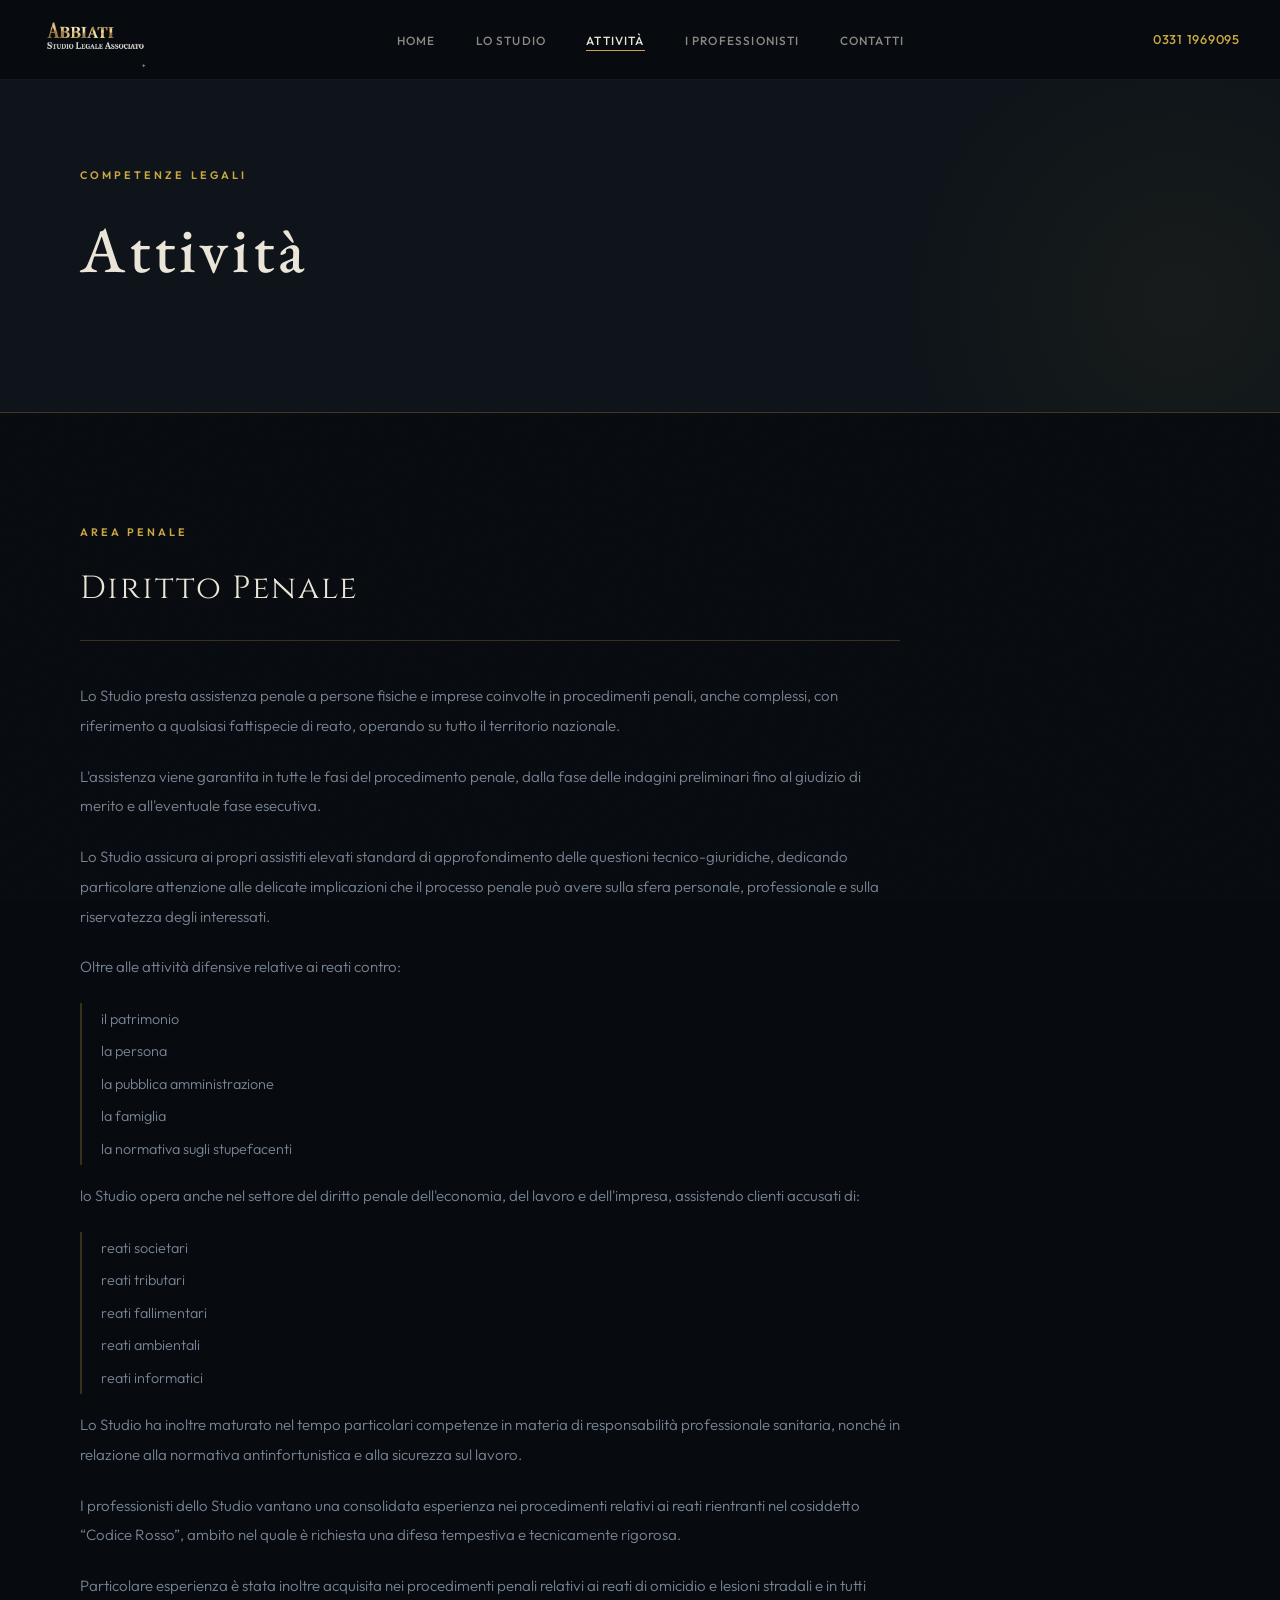
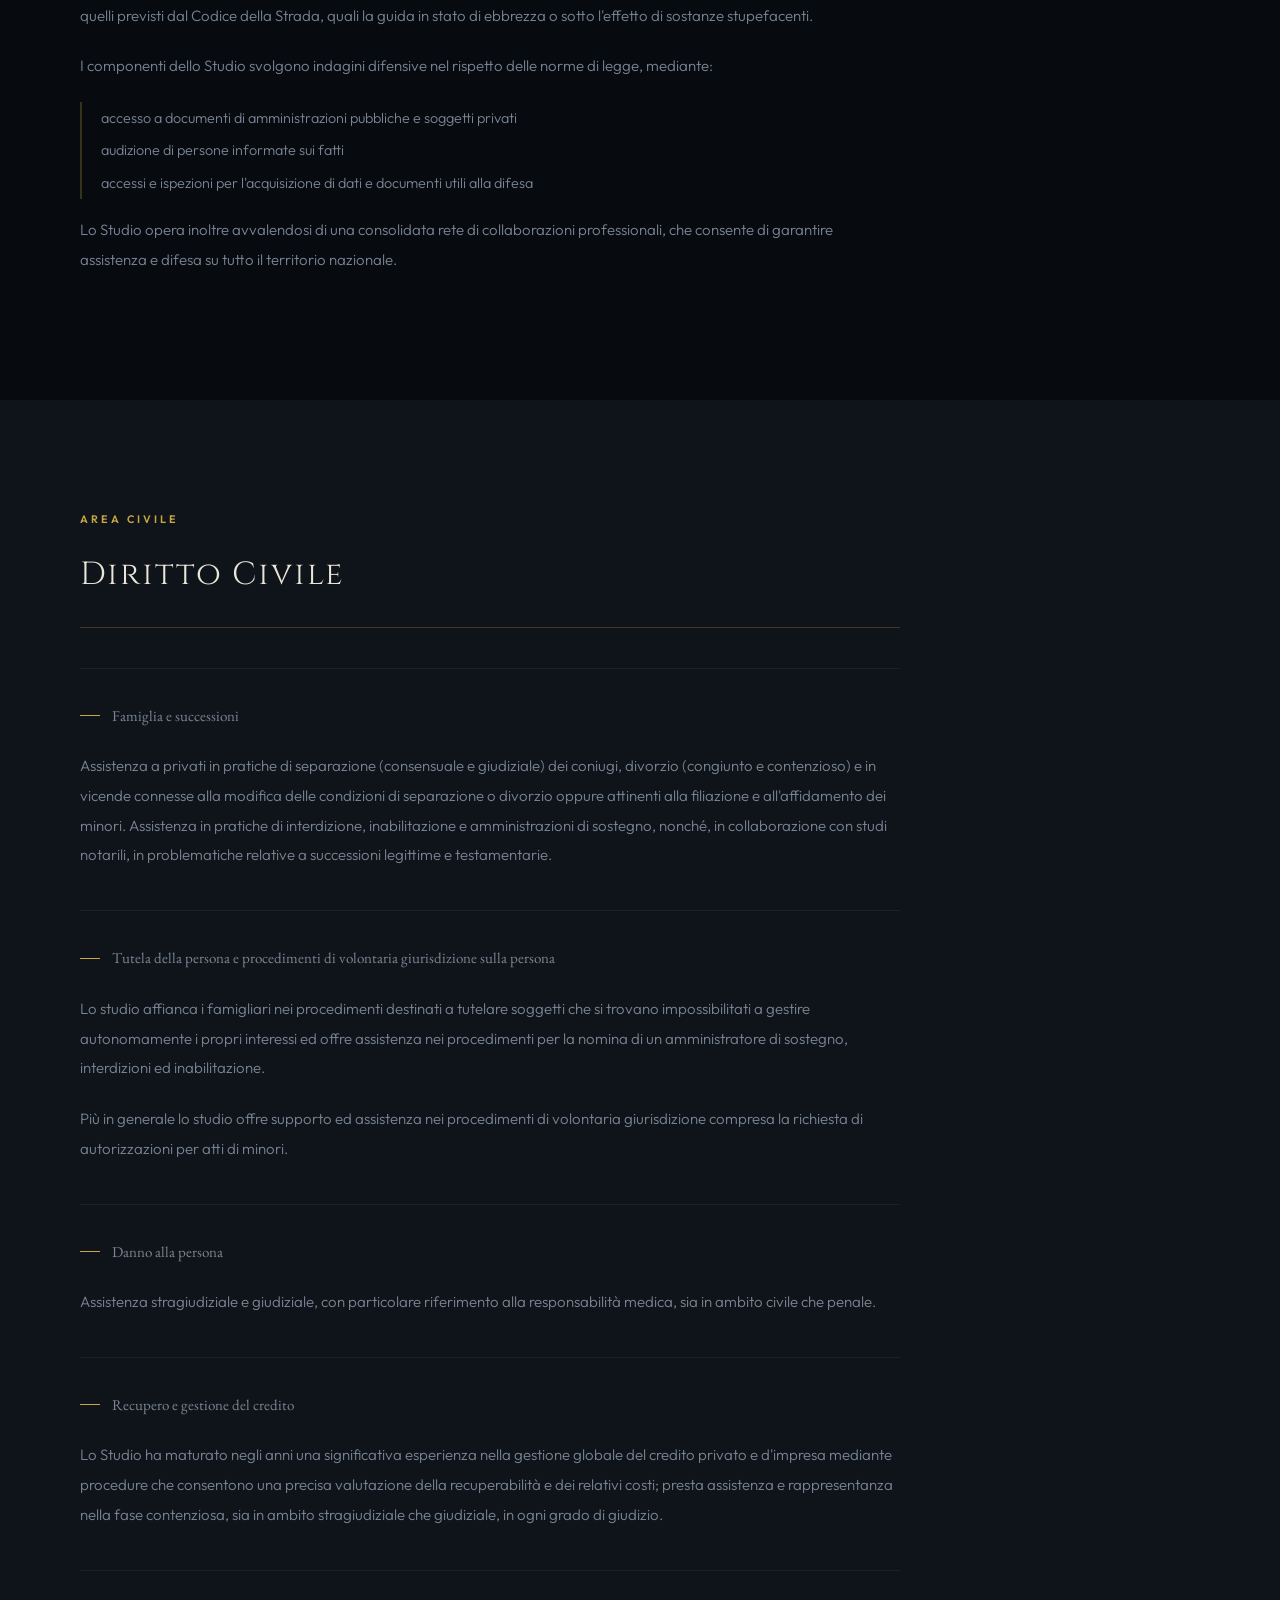
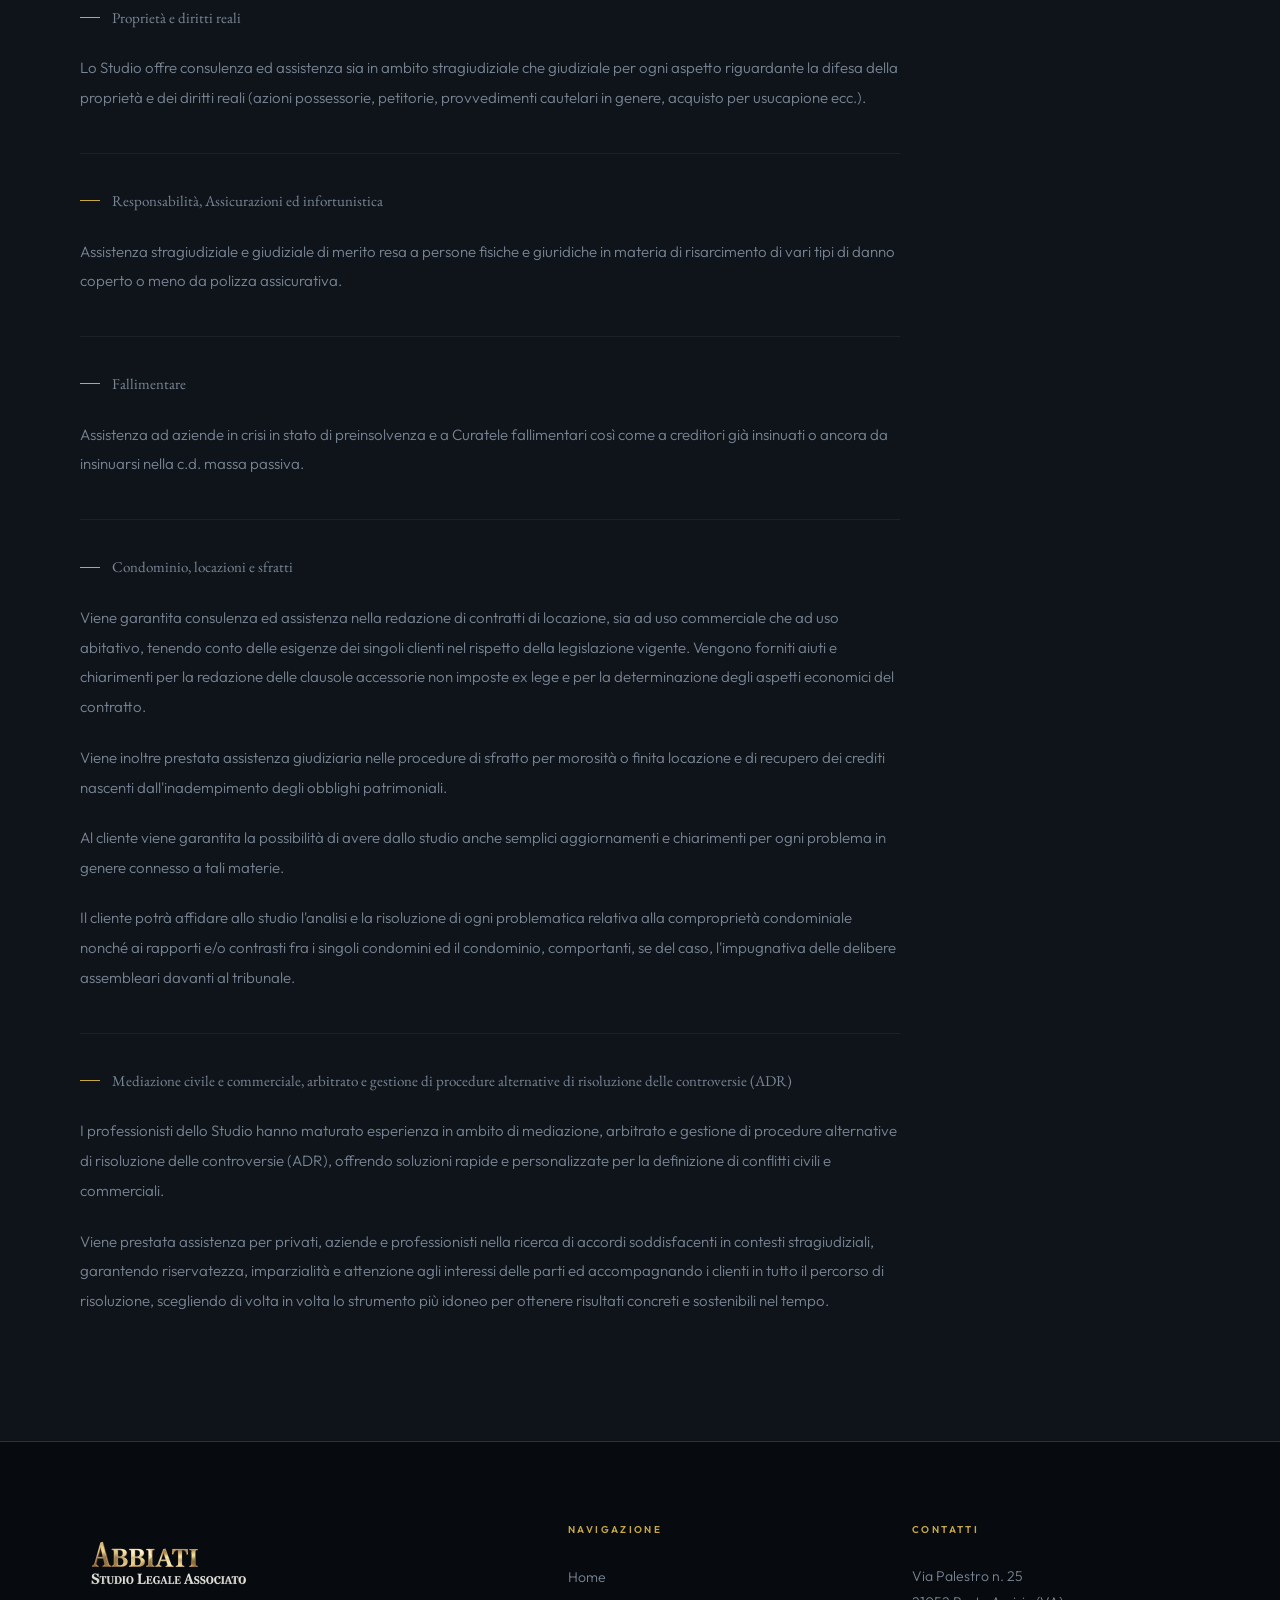
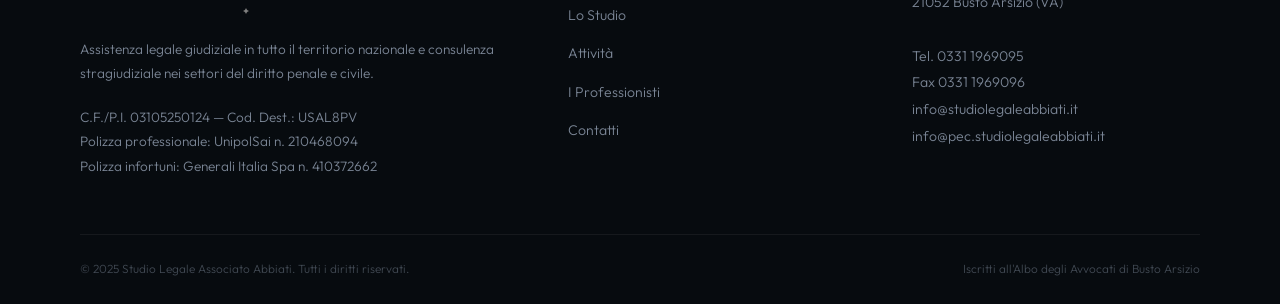
==== bozza 3/attivita.html @ 42cd0239 "Initial commit: sito web Studio Legale Associato Abbiati Sito vetrina statico per studio legale di B" ====
<!DOCTYPE html>
<html lang="it">
<head>
  <meta charset="UTF-8" />
  <meta name="viewport" content="width=device-width, initial-scale=1.0" />
  <meta name="description" content="Attività – Studio Legale Associato Abbiati. Diritto penale e diritto civile: aree di competenza nel dettaglio." />
  <title>Attività – Studio Legale Associato Abbiati</title>
  <link rel="stylesheet" href="style.css" />
  <meta property="og:title" content="Attività – Studio Legale Associato Abbiati" />
  <meta property="og:description" content="Attività – Studio Legale Associato Abbiati. Diritto penale e diritto civile: aree di competenza nel dettaglio." />
  <meta property="og:type" content="website" />
  <meta property="og:url" content="https://www.studiolegaleabbiati.it/attivita.html" />
  <meta property="og:image" content="https://www.studiolegaleabbiati.it/restyling/Logo_transparent.png" />
  <meta name="twitter:card" content="summary" />
  <meta name="twitter:title" content="Attività – Studio Legale Associato Abbiati" />
  <meta name="twitter:description" content="Attività – Studio Legale Associato Abbiati. Diritto penale e diritto civile: aree di competenza nel dettaglio." />
  <link rel="canonical" href="https://www.studiolegaleabbiati.it/attivita.html" />
  <script type="application/ld+json">
  {
    "@context": "https://schema.org",
    "@type": "LegalService",
    "url": "https://www.studiolegaleabbiati.it/attivita.html",
    "name": "Studio Legale Associato Abbiati",
    "address": {
      "@type": "PostalAddress",
      "streetAddress": "Via Palestro n. 25",
      "addressLocality": "Busto Arsizio",
      "addressRegion": "VA",
      "postalCode": "21052",
      "addressCountry": "IT"
    },
    "telephone": "+39 0331 1969095",
    "email": "info@studiolegaleabbiati.it",
    "openingHours": "Mo-Fr 09:00-13:00,14:30-18:00",
    "logo": "https://www.studiolegaleabbiati.it/restyling/Logo_transparent.png"
  }
  </script>
</head>
<body>

  <a href="#main-content" class="skip-link">Vai al contenuto</a>

  <!-- ══ NAVBAR ══ -->
  <nav class="navbar" role="navigation" aria-label="Navigazione principale">
    <div class="navbar-inner">
      <a href="index.html" class="navbar-logo" aria-label="Studio Legale Abbiati – Homepage">
        <img src="restyling/Logo_transparent.png" alt="Abbiati Studio Legale Associato" class="navbar-logo-img" />
      </a>
      <ul class="navbar-links">
        <li><a href="index.html">Home</a></li>
        <li><a href="lo-studio.html">Lo Studio</a></li>
        <li><a href="attivita.html">Attività</a></li>
        <li><a href="i-professionisti.html">I Professionisti</a></li>
        <li><a href="contatti.html">Contatti</a></li>
      </ul>
      <div class="navbar-cta">
        <span class="navbar-phone">0331 1969095</span>
      </div>
      <button class="hamburger" aria-label="Apri menu" aria-expanded="false">
        <span></span><span></span><span></span>
      </button>
    </div>
  </nav>

  <!-- Mobile Menu -->
  <div class="mobile-menu" role="dialog" aria-label="Menu mobile" aria-modal="true">
    <ul>
      <li><a href="index.html">Home</a></li>
      <li><a href="lo-studio.html">Lo Studio</a></li>
      <li><a href="attivita.html">Attività</a></li>
      <li><a href="i-professionisti.html">I Professionisti</a></li>
      <li><a href="contatti.html">Contatti</a></li>
    </ul>
    <p class="mobile-phone">☎ 0331 1969095</p>
  </div>

  <!-- ══ PAGE HERO ══ -->
  <section class="page-hero" aria-label="Attività dello studio">
    <div class="container">
      <span class="section-label">Competenze legali</span>
      <h1 class="page-title">Attività</h1>
    </div>
  </section>

  <!-- ══ DIRITTO PENALE ══ -->
  <section id="main-content" class="attivita-block" aria-label="Diritto penale">
    <div class="container">
      <div class="attivita-inner fade-in">

        <div class="attivita-header">
          <span class="section-label">Area penale</span>
          <h2 class="attivita-header-h2">Diritto Penale</h2>
        </div>

        <div class="attivita-text">
          <p>
            Lo Studio presta assistenza penale a persone fisiche e imprese coinvolte in
            procedimenti penali, anche complessi, con riferimento a qualsiasi fattispecie
            di reato, operando su tutto il territorio nazionale.
          </p>
          <p>
            L'assistenza viene garantita in tutte le fasi del procedimento penale, dalla
            fase delle indagini preliminari fino al giudizio di merito e all'eventuale
            fase esecutiva.
          </p>
          <p>
            Lo Studio assicura ai propri assistiti elevati standard di approfondimento
            delle questioni tecnico-giuridiche, dedicando particolare attenzione alle
            delicate implicazioni che il processo penale può avere sulla sfera personale,
            professionale e sulla riservatezza degli interessati.
          </p>
          <p>Oltre alle attività difensive relative ai reati contro:</p>
          <ul class="activity-list">
            <li class="activity-list-item">il patrimonio</li>
            <li class="activity-list-item">la persona</li>
            <li class="activity-list-item">la pubblica amministrazione</li>
            <li class="activity-list-item">la famiglia</li>
            <li class="activity-list-item">la normativa sugli stupefacenti</li>
          </ul>
          <p>
            lo Studio opera anche nel settore del diritto penale dell'economia, del lavoro
            e dell'impresa, assistendo clienti accusati di:
          </p>
          <ul class="activity-list">
            <li class="activity-list-item">reati societari</li>
            <li class="activity-list-item">reati tributari</li>
            <li class="activity-list-item">reati fallimentari</li>
            <li class="activity-list-item">reati ambientali</li>
            <li class="activity-list-item">reati informatici</li>
          </ul>
          <p>
            Lo Studio ha inoltre maturato nel tempo particolari competenze in materia di
            responsabilità professionale sanitaria, nonché in relazione alla normativa
            antinfortunistica e alla sicurezza sul lavoro.
          </p>
          <p>
            I professionisti dello Studio vantano una consolidata esperienza nei
            procedimenti relativi ai reati rientranti nel cosiddetto &ldquo;Codice
            Rosso&rdquo;, ambito nel quale è richiesta una difesa tempestiva e
            tecnicamente rigorosa.
          </p>
          <p>
            Particolare esperienza è stata inoltre acquisita nei procedimenti penali
            relativi ai reati di omicidio e lesioni stradali e in tutti quelli previsti
            dal Codice della Strada, quali la guida in stato di ebbrezza o sotto l'effetto
            di sostanze stupefacenti.
          </p>
          <p>I componenti dello Studio svolgono indagini difensive nel rispetto delle norme di legge, mediante:</p>
          <ul class="activity-list">
            <li class="activity-list-item">accesso a documenti di amministrazioni pubbliche e soggetti privati</li>
            <li class="activity-list-item">audizione di persone informate sui fatti</li>
            <li class="activity-list-item">accessi e ispezioni per l'acquisizione di dati e documenti utili alla difesa</li>
          </ul>
          <p>
            Lo Studio opera inoltre avvalendosi di una consolidata rete di collaborazioni
            professionali, che consente di garantire assistenza e difesa su tutto il
            territorio nazionale.
          </p>
        </div>

      </div>
    </div>
  </section>

  <!-- ══ DIRITTO CIVILE ══ -->
  <section class="attivita-block" aria-label="Diritto civile">
    <div class="container">
      <div class="attivita-inner fade-in">

        <div class="attivita-header">
          <span class="section-label">Area civile</span>
          <h2 class="attivita-header-h2">Diritto Civile</h2>
        </div>

        <div class="attivita-text">

          <div class="attivita-sub">
            <p class="attivita-sub-title">Famiglia e successioni</p>
            <p>Assistenza a privati in pratiche di separazione (consensuale e giudiziale) dei
            coniugi, divorzio (congiunto e contenzioso) e in vicende connesse alla modifica
            delle condizioni di separazione o divorzio oppure attinenti alla filiazione e
            all'affidamento dei minori. Assistenza in pratiche di interdizione, inabilitazione
            e amministrazioni di sostegno, nonché, in collaborazione con studi notarili, in
            problematiche relative a successioni legittime e testamentarie.</p>
          </div>

          <div class="attivita-sub">
            <p class="attivita-sub-title">Tutela della persona e procedimenti di volontaria giurisdizione sulla persona</p>
            <p>Lo studio affianca i famigliari nei procedimenti destinati a tutelare soggetti
            che si trovano impossibilitati a gestire autonomamente i propri interessi ed
            offre assistenza nei procedimenti per la nomina di un amministratore di sostegno,
            interdizioni ed inabilitazione.</p>
            <p>Più in generale lo studio offre supporto ed assistenza nei procedimenti di
            volontaria giurisdizione compresa la richiesta di autorizzazioni per atti di
            minori.</p>
          </div>

          <div class="attivita-sub">
            <p class="attivita-sub-title">Danno alla persona</p>
            <p>Assistenza stragiudiziale e giudiziale, con particolare riferimento alla
            responsabilità medica, sia in ambito civile che penale.</p>
          </div>

          <div class="attivita-sub">
            <p class="attivita-sub-title">Recupero e gestione del credito</p>
            <p>Lo Studio ha maturato negli anni una significativa esperienza nella gestione
            globale del credito privato e d'impresa mediante procedure che consentono una
            precisa valutazione della recuperabilità e dei relativi costi; presta assistenza
            e rappresentanza nella fase contenziosa, sia in ambito stragiudiziale che
            giudiziale, in ogni grado di giudizio.</p>
          </div>

          <div class="attivita-sub">
            <p class="attivita-sub-title">Proprietà e diritti reali</p>
            <p>Lo Studio offre consulenza ed assistenza sia in ambito stragiudiziale che
            giudiziale per ogni aspetto riguardante la difesa della proprietà e dei diritti
            reali (azioni possessorie, petitorie, provvedimenti cautelari in genere,
            acquisto per usucapione ecc.).</p>
          </div>

          <div class="attivita-sub">
            <p class="attivita-sub-title">Responsabilità, Assicurazioni ed infortunistica</p>
            <p>Assistenza stragiudiziale e giudiziale di merito resa a persone fisiche e
            giuridiche in materia di risarcimento di vari tipi di danno coperto o meno
            da polizza assicurativa.</p>
          </div>

          <div class="attivita-sub">
            <p class="attivita-sub-title">Fallimentare</p>
            <p>Assistenza ad aziende in crisi in stato di preinsolvenza e a Curatele
            fallimentari così come a creditori già insinuati o ancora da insinuarsi nella
            c.d. massa passiva.</p>
          </div>

          <div class="attivita-sub">
            <p class="attivita-sub-title">Condominio, locazioni e sfratti</p>
            <p>Viene garantita consulenza ed assistenza nella redazione di contratti di
            locazione, sia ad uso commerciale che ad uso abitativo, tenendo conto delle
            esigenze dei singoli clienti nel rispetto della legislazione vigente. Vengono
            forniti aiuti e chiarimenti per la redazione delle clausole accessorie non
            imposte ex lege e per la determinazione degli aspetti economici del contratto.</p>
            <p>Viene inoltre prestata assistenza giudiziaria nelle procedure di sfratto per
            morosità o finita locazione e di recupero dei crediti nascenti dall'inadempimento
            degli obblighi patrimoniali.</p>
            <p>Al cliente viene garantita la possibilità di avere dallo studio anche semplici
            aggiornamenti e chiarimenti per ogni problema in genere connesso a tali materie.</p>
            <p>Il cliente potrà affidare allo studio l'analisi e la risoluzione di ogni
            problematica relativa alla comproprietà condominiale nonché ai rapporti e/o
            contrasti fra i singoli condomini ed il condominio, comportanti, se del caso,
            l'impugnativa delle delibere assembleari davanti al tribunale.</p>
          </div>

          <div class="attivita-sub">
            <p class="attivita-sub-title">Mediazione civile e commerciale, arbitrato e gestione di procedure alternative di risoluzione delle controversie (ADR)</p>
            <p>I professionisti dello Studio hanno maturato esperienza in ambito di mediazione,
            arbitrato e gestione di procedure alternative di risoluzione delle controversie
            (ADR), offrendo soluzioni rapide e personalizzate per la definizione di conflitti
            civili e commerciali.</p>
            <p>Viene prestata assistenza per privati, aziende e professionisti nella ricerca
            di accordi soddisfacenti in contesti stragiudiziali, garantendo riservatezza,
            imparzialità e attenzione agli interessi delle parti ed accompagnando i clienti
            in tutto il percorso di risoluzione, scegliendo di volta in volta lo strumento
            più idoneo per ottenere risultati concreti e sostenibili nel tempo.</p>
          </div>

        </div>
      </div>
    </div>
  </section>

  <!-- ══ FOOTER ══ -->
  <footer class="footer" role="contentinfo">
    <div class="container">
      <div class="footer-grid">
        <div class="footer-brand">
          <img src="restyling/Logo_transparent.png" alt="Abbiati Studio Legale Associato" class="footer-logo-img" />
          <p>Assistenza legale giudiziale in tutto il territorio nazionale e consulenza
          stragiudiziale nei settori del diritto penale e civile.</p>
          <p class="footer-legal-text">C.F./P.I. 03105250124 &mdash; Cod. Dest.: USAL8PV<br>Polizza professionale: UnipolSai n. 210468094<br>Polizza infortuni: Generali Italia Spa n. 410372662</p>
        </div>
        <div class="footer-col">
          <h4>Navigazione</h4>
          <ul>
            <li><a href="index.html">Home</a></li>
            <li><a href="lo-studio.html">Lo Studio</a></li>
            <li><a href="attivita.html">Attività</a></li>
            <li><a href="i-professionisti.html">I Professionisti</a></li>
            <li><a href="contatti.html">Contatti</a></li>
          </ul>
        </div>
        <div class="footer-col">
          <h4>Contatti</h4>
          <address>
            Via Palestro n. 25<br>
            21052 Busto Arsizio (VA)<br><br>
            <a href="tel:03311969095">Tel. 0331 1969095</a><br>
            <span>Fax 0331 1969096</span><br>
            <a href="mailto:info@studiolegaleabbiati.it">info@studiolegaleabbiati.it</a><br>
            <a href="mailto:info@pec.studiolegaleabbiati.it">info@pec.studiolegaleabbiati.it</a>
          </address>
        </div>
      </div>
      <div class="footer-bottom">
        <p>&copy; 2025 Studio Legale Associato Abbiati. Tutti i diritti riservati.</p>
        <p>Iscritti all'Albo degli Avvocati di Busto Arsizio</p>
      </div>
    </div>
  </footer>

  <script src="script.js"></script>
</body>
</html>
---- bozza 3/style.css ----
/* =============================================
   STUDIO LEGALE ASSOCIATO ABBIATI — BOZZA 3
   Stile: Dark Luxury — Nero & Oro
   ============================================= */

@import url('https://fonts.googleapis.com/css2?family=Cinzel:wght@400;500;600&family=EB+Garamond:ital,wght@0,400;0,500;0,700;1,400&family=Outfit:wght@300;400;500;600&display=swap');
/*
  Cinzel = web-equivalent di Engravers MT (stessa famiglia engraved, disponibile su tutti i dispositivi)
  Engravers MT resta prima scelta se installato localmente (Windows/Office)
*/

*, *::before, *::after {
  box-sizing: border-box;
  margin: 0;
  padding: 0;
}

:root {
  --ink:          #070B0F;
  --deep:         #0E1419;
  --surface:      #141B23;
  --surface-2:    #1A2230;
  --gold:         #C9A842;
  --gold-light:   #E5C876;
  --gold-dim:     rgba(201,168,66,0.15);
  --gold-border:  rgba(201,168,66,0.25);
  --white:        #FFFFFF;
  --cream:        #EAE5D8;
  --text:         #D4CFC4;
  --text-dim:     #7A8595;
  --border:       rgba(255,255,255,0.06);
  --font-serif:   'EB Garamond', 'Georgia', serif;
  --font-display: 'Engravers MT', 'Engravers', 'Cinzel', 'Copperplate Gothic Bold', 'Copperplate', 'Georgia', serif;
  --font-sans:    'Outfit', 'Helvetica Neue', Arial, sans-serif;
  --transition:   0.35s ease;
  --shadow:       0 4px 30px rgba(0,0,0,0.4);
  --shadow-gold:  0 8px 40px rgba(201,168,66,0.12);
  --max-w:        1200px;
}

html { scroll-behavior: smooth; font-size: 16px; }

body {
  font-family: var(--font-sans);
  color: var(--text);
  background: var(--ink);
  line-height: 1.7;
}

a { color: inherit; text-decoration: none; }
img { max-width: 100%; display: block; }

/* ── UTILITY ── */
.container {
  max-width: var(--max-w);
  margin: 0 auto;
  padding: 0 2.5rem;
}

.section-label {
  display: inline-block;
  font-family: var(--font-sans);
  font-size: 0.68rem;
  font-weight: 600;
  letter-spacing: 0.28em;
  text-transform: uppercase;
  color: var(--gold);
  margin-bottom: 0.75rem;
}

.section-title {
  font-family: var(--font-serif);
  font-size: clamp(2rem, 3.5vw, 3rem);
  color: var(--cream);
  line-height: 1.15;
  font-weight: 500;
  margin-bottom: 1rem;
}

.section-title.dark { color: var(--ink); }

.divider {
  width: 48px;
  height: 1px;
  background: linear-gradient(to right, var(--gold), transparent);
  margin: 1rem 0 2rem;
}
.divider.center { margin: 1rem auto 2rem; background: linear-gradient(to right, transparent, var(--gold), transparent); width: 80px; }

/* FADE-IN */
.fade-in {
  opacity: 0;
  transform: translateY(20px);
  transition: opacity 0.75s ease, transform 0.75s ease;
}
.fade-in.visible { opacity: 1; transform: translateY(0); }

/* ── NOISE TEXTURE OVERLAY ── */
body::before {
  content: '';
  position: fixed;
  inset: 0;
  z-index: 0;
  pointer-events: none;
  opacity: 0.025;
  background-image: url("data:image/svg+xml,%3Csvg xmlns='http://www.w3.org/2000/svg' width='300' height='300'%3E%3Cfilter id='noise'%3E%3CfeTurbulence type='fractalNoise' baseFrequency='0.65' numOctaves='3' stitchTiles='stitch'/%3E%3C/filter%3E%3Crect width='300' height='300' filter='url(%23noise)'/%3E%3C/svg%3E");
}

/* ── NAVBAR ── */
.navbar {
  position: fixed;
  top: 0; left: 0; right: 0;
  z-index: 1000;
  height: 80px;
  display: flex;
  align-items: center;
  padding: 0 2.5rem;
  background: rgba(7,11,15,0.9);
  backdrop-filter: blur(16px);
  -webkit-backdrop-filter: blur(16px);
  border-bottom: 1px solid var(--border);
  transition: background var(--transition), box-shadow var(--transition);
}

.navbar.scrolled {
  background: rgba(7,11,15,0.97);
  box-shadow: 0 1px 40px rgba(0,0,0,0.6);
}

.navbar-inner {
  max-width: var(--max-w);
  margin: 0 auto;
  width: 100%;
  display: flex;
  align-items: center;
  justify-content: space-between;
}

.navbar-logo {
  display: flex;
  flex-direction: column;
  line-height: 1.1;
}

.navbar-logo .logo-main {
  font-family: var(--font-serif);
  font-size: 1.25rem;
  font-weight: 500;
  color: var(--cream);
  letter-spacing: 0.06em;
}

.navbar-logo .logo-sub {
  font-family: var(--font-sans);
  font-size: 0.58rem;
  letter-spacing: 0.24em;
  text-transform: uppercase;
  color: var(--gold);
}

.navbar-links {
  display: flex;
  align-items: center;
  gap: 2.5rem;
  list-style: none;
}

.navbar-links a {
  font-family: var(--font-sans);
  font-size: 0.74rem;
  font-weight: 500;
  letter-spacing: 0.1em;
  text-transform: uppercase;
  color: rgba(212,207,196,0.65);
  transition: color var(--transition);
  position: relative;
  padding-bottom: 3px;
}

.navbar-links a::after {
  content: '';
  position: absolute;
  bottom: 0; left: 0;
  width: 0; height: 1px;
  background: var(--gold);
  transition: width var(--transition);
}

.navbar-links a:hover,
.navbar-links a.active { color: var(--cream); }
.navbar-links a:hover::after,
.navbar-links a.active::after { width: 100%; }

.navbar-cta { display: flex; align-items: center; }

.navbar-phone {
  font-family: var(--font-sans);
  font-size: 0.8rem;
  font-weight: 500;
  color: var(--gold);
  letter-spacing: 0.06em;
}

/* Hamburger */
.hamburger {
  display: none;
  flex-direction: column;
  justify-content: center;
  align-items: center;
  gap: 5px;
  cursor: pointer;
  min-width: 44px;
  min-height: 44px;
  padding: 4px;
  background: none;
  border: none;
}
.hamburger span {
  display: block;
  width: 22px; height: 1px;
  background: var(--cream);
  transition: all var(--transition);
}
.hamburger.open span:nth-child(1) { transform: translateY(6px) rotate(45deg); }
.hamburger.open span:nth-child(2) { opacity: 0; }
.hamburger.open span:nth-child(3) { transform: translateY(-6px) rotate(-45deg); }

/* Mobile menu */
.mobile-menu {
  display: none;
  position: fixed;
  top: 80px; left: 0; right: 0;
  background: var(--deep);
  z-index: 999;
  padding: 2rem 2.5rem 2.5rem;
  border-top: 1px solid var(--border);
  transform: translateY(-8px);
  opacity: 0;
  pointer-events: none;
  transition: all var(--transition);
}
.mobile-menu.open { opacity: 1; transform: translateY(0); pointer-events: all; }
.mobile-menu ul { list-style: none; display: flex; flex-direction: column; gap: 0; }
.mobile-menu a {
  display: block;
  padding: 1rem 0;
  font-size: 0.9rem;
  font-weight: 400;
  letter-spacing: 0.1em;
  color: var(--text);
  text-transform: uppercase;
  border-bottom: 1px solid var(--border);
  transition: color var(--transition);
}
.mobile-menu a:hover { color: var(--gold-light); }
.mobile-menu .mobile-phone { margin-top: 1.5rem; font-size: 1rem; color: var(--gold); font-weight: 500; }

/* ── HERO ── */
.hero {
  position: relative;
  min-height: 100vh;
  display: flex;
  align-items: center;
  overflow: hidden;
  background: var(--ink);
}

/* Geometric accent */
.hero::before {
  content: '';
  position: absolute;
  top: -200px; right: -200px;
  width: 700px; height: 700px;
  border-radius: 50%;
  background: radial-gradient(circle at center, rgba(201,168,66,0.06) 0%, transparent 70%);
  pointer-events: none;
}

.hero::after {
  content: '';
  position: absolute;
  bottom: -150px; left: -150px;
  width: 500px; height: 500px;
  border-radius: 50%;
  background: radial-gradient(circle at center, rgba(201,168,66,0.04) 0%, transparent 70%);
  pointer-events: none;
}

/* Fine diagonal lines */
.hero-lines {
  position: absolute;
  inset: 0;
  overflow: hidden;
  pointer-events: none;
  opacity: 0.4;
}

.hero-lines::before {
  content: '';
  position: absolute;
  top: 0; left: 0; right: 0; bottom: 0;
  background:
    repeating-linear-gradient(
      -55deg,
      transparent,
      transparent 80px,
      rgba(201,168,66,0.03) 80px,
      rgba(201,168,66,0.03) 81px
    );
}

/* ── SERVICES ── */
.services {
  padding: 8rem 0;
  background: var(--deep);
}

.services-header {
  text-align: center;
  margin-bottom: 4.5rem;
}

/* ── PAGE HERO (inner pages) ── */
.page-hero {
  padding: 10rem 0 5.5rem;
  background: var(--deep);
  position: relative;
  overflow: hidden;
  border-bottom: 1px solid var(--gold-border);
}

.page-hero::before {
  content: '';
  position: absolute;
  top: 0; right: -200px;
  width: 600px; height: 600px;
  border-radius: 50%;
  background: radial-gradient(circle, rgba(201,168,66,0.05) 0%, transparent 65%);
  pointer-events: none;
}

.page-hero .container { position: relative; z-index: 1; }

.page-hero h1 {
  font-family: var(--font-serif);
  font-size: clamp(2.4rem, 5vw, 4rem);
  color: var(--cream);
  margin-bottom: 1.2rem;
  font-weight: 500;
}
.page-hero p {
  color: var(--text-dim);
  max-width: 580px;
  font-size: 1.02rem;
  line-height: 1.85;
  font-weight: 300;
}

/* ── ROLE BADGE ── */
.role-badge {
  display: inline-block;
  padding: 0.3rem 1.2rem;
  background: var(--gold-dim);
  border: 1px solid var(--gold-border);
  font-size: 0.68rem;
  letter-spacing: 0.18em;
  text-transform: uppercase;
  color: var(--gold-light);
  font-weight: 600;
  margin-bottom: 1.2rem;
}

/* ── COLLABORATORI ── */
.collaboratori-grid { display: flex; flex-direction: column; gap: 5.5rem; padding: 6rem 0; }
.collaboratore-block {
  display: grid;
  grid-template-columns: 260px 1fr;
  gap: 4.5rem;
  align-items: start;
}
.collaboratore-block:nth-child(even) { direction: rtl; }
.collaboratore-block:nth-child(even) > * { direction: ltr; }
.collaboratore-sidebar { position: sticky; top: 90px; }

.collaboratore-photo {
  width: 140px; height: 140px;
  border-radius: 50%;
  background: var(--surface);
  border: 1px solid var(--gold-border);
  display: flex; align-items: center; justify-content: center;
  font-family: var(--font-serif);
  font-size: 2.4rem; font-weight: 500;
  color: var(--gold);
  margin: 0 auto 1.5rem;
}

.collaboratore-card {
  text-align: center;
  background: var(--surface);
  border: 1px solid var(--border);
  padding: 2.2rem 1.5rem;
}
.collaboratore-card .name {
  font-family: var(--font-serif);
  font-size: 1.1rem; color: var(--cream); margin-bottom: 0.4rem; font-weight: 500;
}

.mini-contact {
  list-style: none;
  text-align: left;
  margin-top: 1rem;
  border-top: 1px solid var(--border);
  padding-top: 1rem;
}
.mini-contact li { margin-bottom: 0.8rem; }
.mini-contact .lbl {
  display: block; font-size: 0.6rem; letter-spacing: 0.2em;
  text-transform: uppercase; color: var(--gold); font-weight: 600; margin-bottom: 0.15rem;
}
.mini-contact .val { font-size: 0.82rem; color: var(--text-dim); word-break: break-all; font-weight: 300; }
.mini-contact a { color: var(--text); transition: color 0.2s; }
.mini-contact a:hover { color: var(--gold); }

.collaboratore-text p { font-size: 0.97rem; color: var(--text-dim); margin-bottom: 1.3rem; line-height: 1.95; font-weight: 300; }

.competenze-inline { display: flex; flex-wrap: wrap; gap: 0.5rem; margin-top: 1.8rem; }
.tag {
  display: inline-block;
  padding: 0.3rem 0.9rem;
  background: var(--gold-dim);
  border: 1px solid var(--gold-border);
  font-size: 0.72rem;
  color: var(--gold-light);
  font-weight: 500;
  letter-spacing: 0.04em;
}

.separator { border: none; border-top: 1px solid var(--border); margin: 0; }

/* ── FOOTER ── */
.footer {
  background: var(--ink);
  color: var(--text-dim);
  padding: 5rem 0 0;
  border-top: 1px solid var(--gold-border);
}

.footer-grid {
  display: grid;
  grid-template-columns: 1.5fr 1fr 1fr;
  gap: 3.5rem;
  padding-bottom: 3.5rem;
  border-bottom: 1px solid var(--border);
}

.footer-brand .logo-main {
  font-family: var(--font-serif);
  font-size: 1.2rem; color: var(--cream); font-weight: 500; letter-spacing: 0.05em;
}
.footer-brand .logo-sub {
  font-family: var(--font-sans);
  font-size: 0.58rem; letter-spacing: 0.24em;
  text-transform: uppercase; color: var(--gold);
}
.footer-brand p { margin-top: 1.2rem; font-size: 0.85rem; line-height: 1.8; font-weight: 300; }

.footer-col h4 {
  font-family: var(--font-sans);
  font-size: 0.62rem; font-weight: 600;
  letter-spacing: 0.24em; text-transform: uppercase;
  color: var(--gold); margin-bottom: 1.5rem;
}
.footer-col ul { list-style: none; }
.footer-col ul li { margin-bottom: 0.7rem; }
.footer-col ul a { font-size: 0.88rem; color: var(--text-dim); transition: color var(--transition); font-weight: 300; }
.footer-col ul a:hover { color: var(--cream); }
.footer-col address { font-style: normal; font-size: 0.88rem; line-height: 1.9; font-weight: 300; }
.footer-col address a { color: var(--text-dim); transition: color var(--transition); }
.footer-col address a:hover { color: var(--cream); }

.footer-bottom {
  padding: 1.5rem 0;
  display: flex; align-items: center;
  justify-content: space-between; flex-wrap: wrap; gap: 0.5rem;
}
.footer-bottom p { font-size: 0.74rem; color: rgba(122,133,149,0.5); font-weight: 300; }

/* ── RESPONSIVE ── */
@media (max-width: 1100px) {
  .footer-grid { grid-template-columns: 1fr 1fr; }
}

@media (max-width: 768px) {
  .navbar-links, .navbar-cta { display: none; }
  .hamburger { display: flex; }
  .mobile-menu { display: block; }
  .footer-grid { grid-template-columns: 1fr; gap: 2.5rem; }
  .footer-bottom { flex-direction: column; text-align: center; }
}

@media (max-width: 900px) {
  .collaboratore-block,
  .collaboratore-block:nth-child(even) { grid-template-columns: 1fr; direction: ltr; gap: 2.5rem; }
  .collaboratore-sidebar { position: static; max-width: 340px; margin: 0 auto; }
}

@media (max-width: 480px) {
  .container { padding: 0 1.5rem; }
}

/* ═══════════════════════════════════════════════
   NUOVI STILI – RISTRUTTURAZIONE SITO
   ═══════════════════════════════════════════════ */

/* ── HERO FOTO (sfondo video) ── */
.hero-photo {
  background: var(--ink);
  display: flex;
  align-items: center;
  justify-content: center;
  position: relative;
  overflow: hidden;
}

/* ── VIDEO HERO ── */
.hero-video {
  position: absolute;
  top: 0;
  left: 0;
  width: 100%;
  height: 100%;
  object-fit: cover;
  z-index: 1;
}

/* ── LOGO SVG HERO ── */
.hero-logo-block {
  margin-bottom: 2rem;
  background: rgba(0, 0, 0, 0.50);
  padding: 2rem 3rem;
  border-radius: 8px;
  display: block;
  width: fit-content;
  margin-left: auto;
  margin-right: auto;
}

/* ── HERO CENTRATO ── */
.hero-center-content {
  position: relative;
  z-index: 10;
  text-align: center;
  padding: 8rem 2.5rem 6rem;
  max-width: 100%;
  margin: 0;
  display: flex;
  flex-direction: column;
  justify-content: center;
  align-items: center;
}

/* ── SERVIZI 2 COLONNE (Aree di Competenza) ── */
.services-grid-2 {
  display: grid;
  grid-template-columns: 1fr 1fr;
  gap: 2px;
  background: var(--border);
  border: 1px solid var(--border);
}

.area-card-full {
  background: var(--surface);
  padding: 3rem 2.8rem;
  position: relative;
  overflow: hidden;
  transition: background var(--transition);
}

.area-card-full:hover { background: var(--surface-2); }

.area-card-full::before {
  content: '';
  position: absolute;
  top: 0; left: 0; right: 0;
  height: 2px;
  background: linear-gradient(to right, var(--gold), transparent);
}

.area-card-full h3 {
  font-family: var(--font-display);
  font-size: 1.15rem;
  color: var(--cream);
  font-weight: normal;
  letter-spacing: 0.08em;
  padding-bottom: 1rem;
  border-bottom: 1px solid var(--gold-border);
  margin-bottom: 1.8rem;
}

.area-card-full > p {
  font-size: 0.875rem;
  color: var(--text-dim);
  line-height: 1.95;
  font-weight: 300;
  margin-bottom: 0;
}

.area-sub {
  margin-top: 1.6rem;
}

.area-sub-title {
  font-family: var(--font-sans);
  font-size: 0.7rem;
  font-weight: 600;
  color: var(--gold-light);
  letter-spacing: 0.18em;
  text-transform: uppercase;
  margin-bottom: 0.5rem;
  display: flex;
  align-items: center;
  gap: 0.6rem;
}

.area-sub-title::before {
  content: '';
  display: inline-block;
  width: 14px;
  height: 1px;
  background: var(--gold);
  flex-shrink: 0;
}

.area-sub p {
  font-size: 0.865rem;
  color: var(--text-dim);
  line-height: 1.9;
  font-weight: 300;
}

/* ── CONTATTI FORMALI (in sostituzione del CTA Banner) ── */
.contatti-formali {
  padding: 7rem 0;
  background: var(--surface);
  border-top: 1px solid var(--gold-border);
  border-bottom: 1px solid var(--border);
}

.contatti-formali-grid {
  display: grid;
  grid-template-columns: 1fr 1fr 1fr;
  gap: 3.5rem;
  margin-top: 3rem;
}

.contatti-formali-block h3 {
  font-family: var(--font-sans);
  font-size: 0.62rem;
  font-weight: 600;
  letter-spacing: 0.24em;
  text-transform: uppercase;
  color: var(--gold);
  margin-bottom: 1.2rem;
}

.contatti-formali-block p,
.contatti-formali-block address {
  font-style: normal;
  font-size: 0.9rem;
  color: var(--text-dim);
  line-height: 1.85;
  font-weight: 300;
}

.contatti-formali-block a {
  color: var(--text-dim);
  display: block;
  transition: color var(--transition);
}

.contatti-formali-block a:hover { color: var(--gold-light); }

.orari-testo {
  font-size: 0.875rem;
  color: var(--text-dim);
  line-height: 1.85;
  font-weight: 300;
}

/* ── LO STUDIO – sezioni alternate ── */
.studio-block {
  padding: 7rem 0;
}

.studio-block:nth-child(odd) { background: var(--ink); }
.studio-block:nth-child(even) { background: var(--deep); }

.studio-cols {
  display: grid;
  grid-template-columns: 1fr 1fr;
  gap: 6rem;
  align-items: center;
}

.studio-cols.reverse { direction: rtl; }
.studio-cols.reverse > * { direction: ltr; }

.studio-video {
  width: 100%;
  height: 340px;
  object-fit: cover;
  border: 1px solid var(--border);
}

.studio-text p {
  font-size: 0.97rem;
  color: var(--text-dim);
  line-height: 1.95;
  font-weight: 300;
}

/* ── ATTIVITÀ PAGE ── */
.attivita-block {
  padding: 6.5rem 0;
}

.attivita-block:nth-child(odd) { background: var(--ink); }
.attivita-block:nth-child(even) { background: var(--deep); }

.attivita-inner {
  max-width: 820px;
}

.attivita-header {
  border-bottom: 1px solid var(--gold-border);
  padding-bottom: 1.5rem;
  margin-bottom: 2.5rem;
}

.attivita-header h2 {
  font-family: var(--font-display);
  font-size: clamp(1.5rem, 2.5vw, 2.2rem);
  color: var(--cream);
  font-weight: normal;
  letter-spacing: 0.06em;
}

.attivita-text p {
  font-size: 0.94rem;
  color: var(--text-dim);
  line-height: 1.98;
  font-weight: 300;
  margin-bottom: 1.3rem;
}

.attivita-sub {
  margin-top: 2.5rem;
  padding-top: 2rem;
  border-top: 1px solid var(--border);
}

.attivita-sub-title {
  font-family: var(--font-serif);
  font-size: 1.05rem;
  color: var(--cream);
  font-weight: 500;
  margin-bottom: 0.9rem;
  display: flex;
  align-items: center;
  gap: 0.75rem;
}

.attivita-sub-title::before {
  content: '';
  display: inline-block;
  width: 20px;
  height: 1px;
  background: var(--gold);
  flex-shrink: 0;
}

/* ── I PROFESSIONISTI PAGE ── */
.soci-section {
  padding: 7rem 0;
  background: var(--ink);
}

.soci-grid {
  display: grid;
  grid-template-columns: 1fr 1fr;
  gap: 2.5rem;
  margin-top: 3.5rem;
}

.socio-card-large {
  background: var(--surface);
  border: 1px solid var(--gold-border);
  padding: 3.5rem 2.5rem;
  text-align: center;
  position: relative;
  overflow: hidden;
  transition: all var(--transition);
}

.socio-card-large::before {
  content: '';
  position: absolute;
  top: 0; left: 0; right: 0;
  height: 2px;
  background: linear-gradient(to right, transparent, var(--gold), transparent);
}

.socio-card-large:hover {
  background: var(--surface-2);
  box-shadow: var(--shadow-gold);
}

.socio-photo-xl {
  width: 160px; height: 160px;
  border-radius: 50%;
  margin: 0 auto 2rem;
  background: var(--surface-2);
  border: 1px solid var(--gold);
  display: flex;
  align-items: center;
  justify-content: center;
  font-family: var(--font-display);
  font-size: 2.2rem;
  color: var(--gold);
  box-shadow: 0 0 40px rgba(201,168,66,0.1);
  transition: box-shadow var(--transition);
}

.socio-card-large:hover .socio-photo-xl {
  box-shadow: 0 0 50px rgba(201,168,66,0.2);
}

.socio-card-large h3 {
  font-family: var(--font-display);
  font-size: 1.15rem;
  color: var(--cream);
  font-weight: normal;
  letter-spacing: 0.08em;
  margin-bottom: 0.5rem;
}

.collaboratori-section {
  padding: 7rem 0;
  background: var(--deep);
  border-top: 1px solid var(--border);
}

/* ── SECTION TITLE con font display ── */
.section-title-display {
  font-family: var(--font-display);
  font-size: clamp(1.8rem, 3vw, 2.8rem);
  color: var(--cream);
  line-height: 1.2;
  font-weight: normal;
  letter-spacing: 0.04em;
  margin-bottom: 1rem;
}

/* ── RESPONSIVE NUOVI STILI ── */
@media (max-width: 1100px) {
  .contatti-formali-grid { grid-template-columns: 1fr 1fr; gap: 2.5rem; }
  .studio-cols { grid-template-columns: 1fr; gap: 3rem; }
  .studio-cols.reverse { direction: ltr; }
  .soci-grid { grid-template-columns: 1fr; max-width: 480px; margin-left: auto; margin-right: auto; }
}

@media (max-width: 768px) {
  .services-grid-2 { grid-template-columns: 1fr; }
  .contatti-formali-grid { grid-template-columns: 1fr; gap: 2rem; }
  .hero-photo { background-attachment: scroll; }
}

@media (max-width: 480px) {
  .hero-center-content { padding: 7rem 1.5rem 5rem; }
  .area-card-full { padding: 2.5rem 1.8rem; }
}

/* ── LOGO PNG (nuovo logo – sfondo trasparente) ── */
.navbar-logo-img {
  height: 60px;
  width: auto;
  display: block;
}
.hero-logo-img {
  /* larghezza del box (immagine + padding orizzontale 3rem+3rem) = 86vw totali, per non traboccare su schermi stretti */
  max-width: 360px;
  width: calc(86vw - 6rem);
  height: auto;
  display: block;
  margin: 0 auto;
  opacity: 0.85;
}
.footer-logo-img {
  height: 96px;
  width: auto;
  display: block;
  margin-bottom: 1rem;
}

/* ── HOME INTRO SECTION ── */
.home-intro-section {
  padding: 7rem 0 5rem;
  background: var(--ink);
  border-bottom: 1px solid var(--border);
}
.home-intro-inner {
  max-width: 820px;
}
.home-intro-inner p {
  font-size: 0.97rem;
  color: var(--text-dim);
  line-height: 1.95;
  font-weight: 300;
  margin-bottom: 1.2rem;
}
.home-intro-list {
  list-style: none;
  margin: 1.5rem 0 2rem 0;
  padding: 0;
  border-left: 2px solid var(--gold-border);
  padding-left: 1.5rem;
}
.home-intro-list li {
  font-size: 0.94rem;
  color: var(--cream);
  padding: 0.4rem 0;
  font-weight: 300;
  letter-spacing: 0.02em;
}
.home-section-subtitle {
  font-family: var(--font-serif);
  font-size: 1.35rem;
  color: var(--cream);
  font-weight: 500;
  margin: 2.5rem 0 0.8rem;
}
.home-approach-list,
.home-team-list {
  list-style: none;
  padding: 0;
  margin: 0.8rem 0 1.5rem 0;
}
.home-approach-list li,
.home-team-list li {
  font-size: 0.94rem;
  color: var(--text-dim);
  padding: 0.4rem 0;
  border-bottom: 1px solid var(--border);
  font-weight: 300;
  display: flex;
  align-items: flex-start;
  gap: 0.7rem;
}
.home-approach-list li::before,
.home-team-list li::before {
  content: '›';
  color: var(--gold);
  font-size: 1rem;
  flex-shrink: 0;
}

/* ── RECAPITI LEGALI (P.IVA, Polizze, Cod. Dest.) ── */
.recapiti-legali-block p {
  font-style: normal;
  font-size: 0.85rem;
  color: var(--text-dim);
  line-height: 1.85;
  font-weight: 300;
}

/* ── FOTO NELLE SCHEDE DEI PROFESSIONISTI ── */
.socio-photo-xl img,
.collaboratore-photo img {
  width: 100%;
  height: 100%;
  object-fit: cover;
  border-radius: 50%;
  display: block;
}

/* ── FOTO NELLA HOMEPAGE ── */
.home-foto {
  margin: 2.5rem 0;
}

.home-foto img {
  width: 100%;
  height: auto;
  display: block;
  border: 1px solid var(--gold-border);
  filter: saturate(0.92);
}

.foto-row {
  display: grid;
  grid-template-columns: repeat(3, 1fr);
  gap: 1.2rem;
  margin: 3rem 0 0;
}

.foto-row img {
  width: 100%;
  height: 260px;
  object-fit: cover;
  display: block;
  border: 1px solid var(--gold-border);
  filter: saturate(0.92);
  transition: filter var(--transition);
}

.foto-row img:hover { filter: saturate(1); }

@media (max-width: 768px) {
  .foto-row { grid-template-columns: 1fr; }
  .foto-row img { height: 220px; }
}

/* ── GALLERIA FOTO A SCORRIMENTO ── */
.galleria-section {
  padding: 5rem 0;
  background: var(--deep);
  border-top: 1px solid var(--gold-border);
  border-bottom: 1px solid var(--border);
  overflow: hidden;
}

.galleria-section .section-label {
  display: block;
  text-align: center;
  margin-bottom: 2.5rem;
}

.galleria-strip {
  overflow: hidden;
  position: relative;
}

/* dissolvenza laterale sui bordi */
.galleria-strip::before,
.galleria-strip::after {
  content: '';
  position: absolute;
  top: 0; bottom: 0;
  width: 80px;
  z-index: 2;
  pointer-events: none;
}
.galleria-strip::before { left: 0; background: linear-gradient(to right, var(--deep), transparent); }
.galleria-strip::after  { right: 0; background: linear-gradient(to left, var(--deep), transparent); }

.galleria-track {
  display: flex;
  gap: 1.2rem;
  width: max-content;
  animation: galleriaScroll 60s linear infinite;
}

.galleria-strip:hover .galleria-track { animation-play-state: paused; }

/* il contenuto è duplicato due volte nell'HTML: -50% = un giro completo senza stacchi */
@keyframes galleriaScroll {
  from { transform: translateX(0); }
  to   { transform: translateX(-50%); }
}

.galleria-track img {
  height: 320px;
  width: auto;
  flex-shrink: 0;
  object-fit: cover;
  border: 1px solid var(--gold-border);
  filter: saturate(0.92);
  transition: filter var(--transition);
}

.galleria-track img:hover { filter: saturate(1); }

@media (max-width: 768px) {
  .galleria-track img { height: 240px; }
}

@media (max-width: 480px) {
  .galleria-track img { height: 200px; }
}

@media (prefers-reduced-motion: reduce) {
  .galleria-track { animation: none; }
  .galleria-strip { overflow-x: auto; }
}

/* ── ACCESSIBILITÀ: FOCUS-VISIBLE ── */
a:focus-visible,
button:focus-visible,
.hamburger:focus-visible {
  outline: 2px solid var(--gold);
  outline-offset: 3px;
  border-radius: 2px;
}

.navbar-links a:focus-visible,
.mobile-menu a:focus-visible {
  color: var(--cream);
  outline-offset: 4px;
}

.skip-link {

  position: absolute;
  top: -40px;
  left: 0;
  background: var(--gold);
  color: var(--ink);
  padding: 8px 16px;
  z-index: 10000;
  font-size: 0.8rem;
  font-weight: 600;
  text-transform: uppercase;
  letter-spacing: 0.1em;
  transition: top 0.3s;
  border-radius: 0 0 4px 0;

}

.skip-link:focus {
 top: 0; 
}

.mt-03 {
 margin-top: 0.3rem; 
}

.mt-05 {
 margin-top: 0.5rem; 
}

.mt-2 {
 margin-top: 2rem; 
}

.mb-0 {
 margin-bottom: 0; 
}

.mb-02 {
 margin-bottom: 0.2rem; 
}

.mb-04 {
 margin-bottom: 0.4rem; 
}

.mb-06 {
 margin-bottom: 0.6rem; 
}

.mb-12 {
 margin-bottom: 1.2rem; 
}

.mb-15 {
 margin-bottom: 1.5rem; 
}

.pt-12 {
 padding-top: 1.2rem; 
}

.bt-1 {
 border-top: 1px solid var(--border); 
}

.text-center {
 text-align: center; 
}

.text-left {
 text-align: left; 
}

.display-block {
 display: block; 
}

.font-size-78 {
 font-size: 0.78rem; 
}

.font-size-82 {
 font-size: 0.82rem; 
}

.font-size-6 {
 font-size: 0.6rem; 
}

.font-size-9 {
 font-size: 0.9rem; 
}

.color-text-dim {
 color: var(--text-dim); 
}

.color-cream {
 color: var(--cream); 
}

.font-weight-300 {
 font-weight: 300; 
}

.font-weight-600 {
 font-weight: 600; 
}

.lh-175 {
 line-height: 1.75; 
}

.lh-185 {
 line-height: 1.85; 
}

.max-w-620 {
 max-width: 620px; 
}

.page-title {

  font-family: var(--font-display);
  font-weight: normal;
  letter-spacing: 0.06em;

}

.page-subtitle {

  font-family: var(--font-display);
  font-size: clamp(1.5rem, 2.5vw, 2.2rem);
  color: var(--cream);
  font-weight: normal;
  letter-spacing: 0.06em;
  margin: 0.5rem 0 0;

}

.studio-list {

  list-style: none;
  padding: 0;
  margin: 0.8rem 0 0;
  border-left: 2px solid rgba(201,168,66,0.25);
  padding-left: 1.2rem;

}

.studio-list-item {

  padding: 0.3rem 0;
  font-size: 0.94rem;
  color: var(--text-dim);
  font-weight: 300;

}

.activity-list {

  list-style: none;
  padding: 0;
  margin: 0.5rem 0 1rem 0;
  border-left: 2px solid rgba(201,168,66,0.25);
  padding-left: 1.2rem;

}

.activity-list-item {

  padding: 0.25rem 0;
  font-size: 0.9rem;
  color: var(--text-dim);
  font-weight: 300;

}

.contact-grid {

  display: grid;
  grid-template-columns: 1fr 1fr 1fr;
  gap: 3.5rem;
  margin-top: 0;

}

.contact-grid-2 {

  display: grid;
  grid-template-columns: 1fr 1fr;
  gap: 3.5rem;
  margin-top: 0;

}

.contact-grid-1 {

  display: grid;
  grid-template-columns: 1fr;
  gap: 3.5rem;
  margin-top: 2rem;

}

.info-block p {

  font-style: normal;
  font-size: 0.85rem;
  color: var(--text-dim);
  line-height: 1.85;
  font-weight: 300;

}

.professionista-info {

  border-top: 1px solid var(--border);
  padding-top: 1.2rem;
  text-align: left;

}

.professionista-label {

  font-size: 0.6rem;
  letter-spacing: 0.2em;
  text-transform: uppercase;
  color: var(--gold);
  font-weight: 600;
  margin-bottom: 0.6rem;

}

.professionista-data {

  font-size: 0.78rem;
  color: var(--text-dim);
  margin-bottom: 0.4rem;
  font-weight: 300;

}

.professionista-email {

  font-size: 0.82rem;
  color: var(--text-dim);
  display: block;
  transition: color 0.3s;
  margin-bottom: 0.2rem;

}

.professionista-email:hover {
 color: var(--gold-light); 
}

.footer-legal-text {

  margin-top: 0.5rem;
  font-size: 0.78rem;

}

.role-badge-margin {

  margin: 0.6rem 0 1.5rem;
  display: inline-block;

}

.color-text-dim-95 {

  color: var(--text-dim);
  font-size: 0.95rem;
  font-weight: 300;
  line-height: 1.85;

}

.font-serif-17 {

  font-family: var(--font-serif);
  font-size: 1.7rem;

}

.attivita-header-h2 {

  font-family: var(--font-display);
  font-size: clamp(1.5rem, 2.5vw, 2.2rem);
  color: var(--cream);
  font-weight: normal;
  letter-spacing: 0.06em;
  border: none;
  padding: 0;
  margin: 0.5rem 0 0;

}

.services-header-left {
 text-align: left; 
}

.email-link,
.phone-link {

  color: var(--text-dim);
  display: block;
  transition: color var(--transition);

}

.email-link:hover,
.phone-link:hover {
 color: var(--gold-light); 
}

.back-to-top {

  position: fixed;
  bottom: 2rem;
  right: 2rem;
  width: 44px;
  height: 44px;
  background: var(--surface);
  border: 1px solid var(--gold-border);
  color: var(--gold);
  display: flex;
  align-items: center;
  justify-content: center;
  cursor: pointer;
  opacity: 0;
  visibility: hidden;
  transition: opacity 0.3s, visibility 0.3s, background 0.3s;
  z-index: 999;
  font-size: 1.2rem;
  border-radius: 4px;

}

.back-to-top.visible {

  opacity: 1;
  visibility: visible;

}

.back-to-top:hover {
 background: var(--surface-2); 
}

@media (max-width: 768px) {

  .contact-grid,
  .contact-grid-2 { grid-template-columns: 1fr; gap: 2rem; }

}
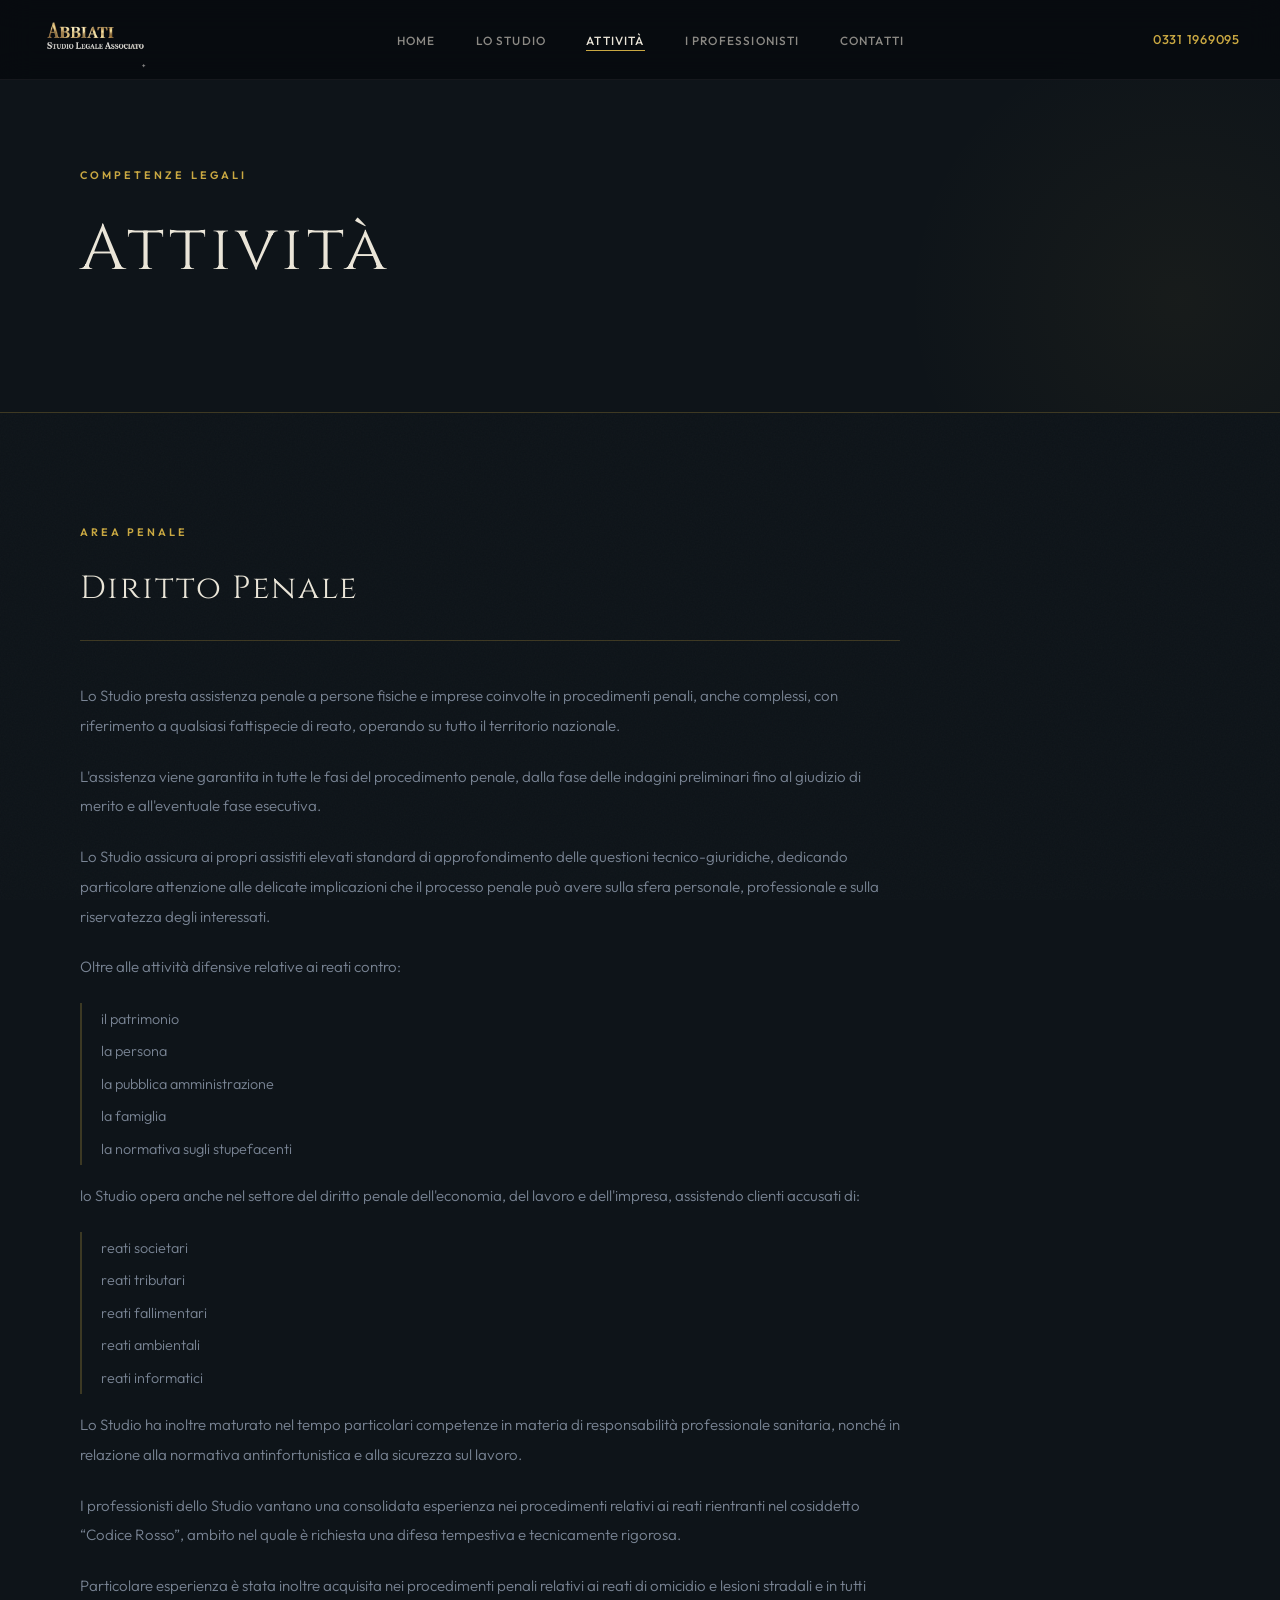
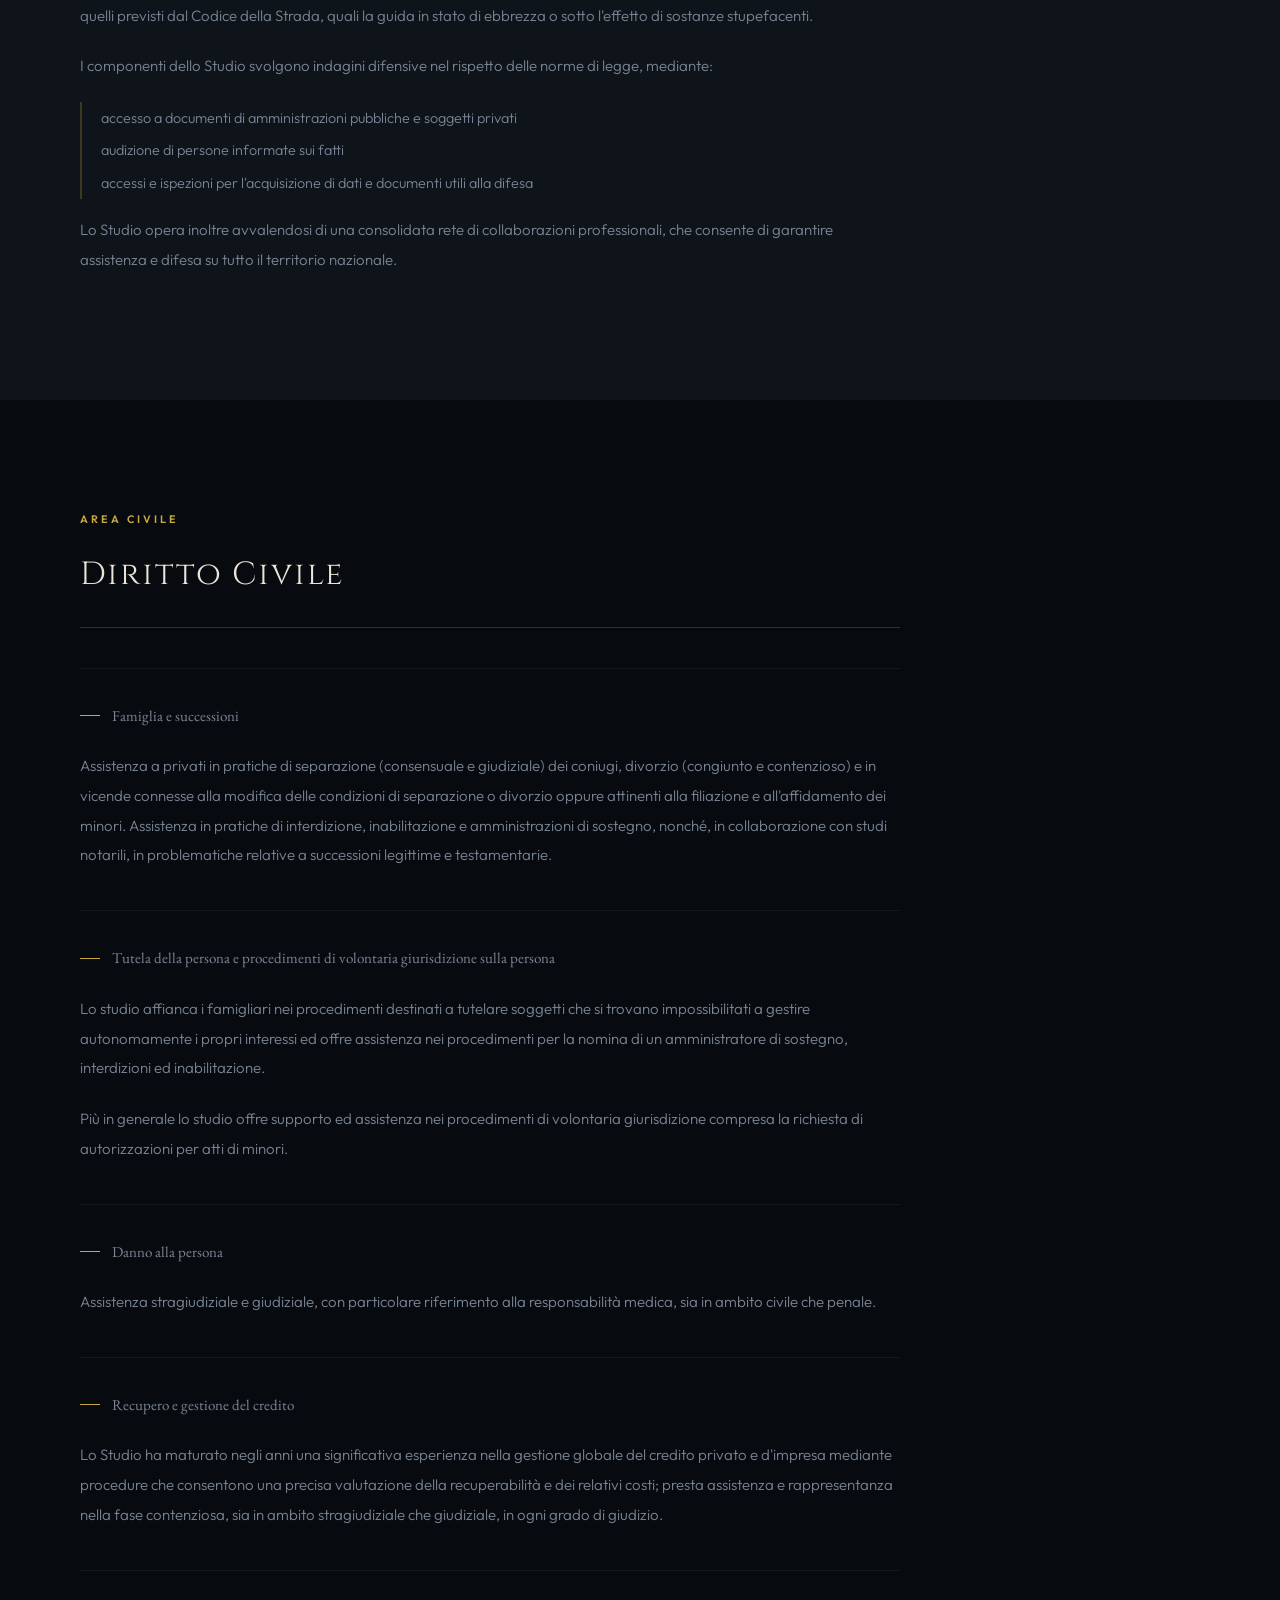
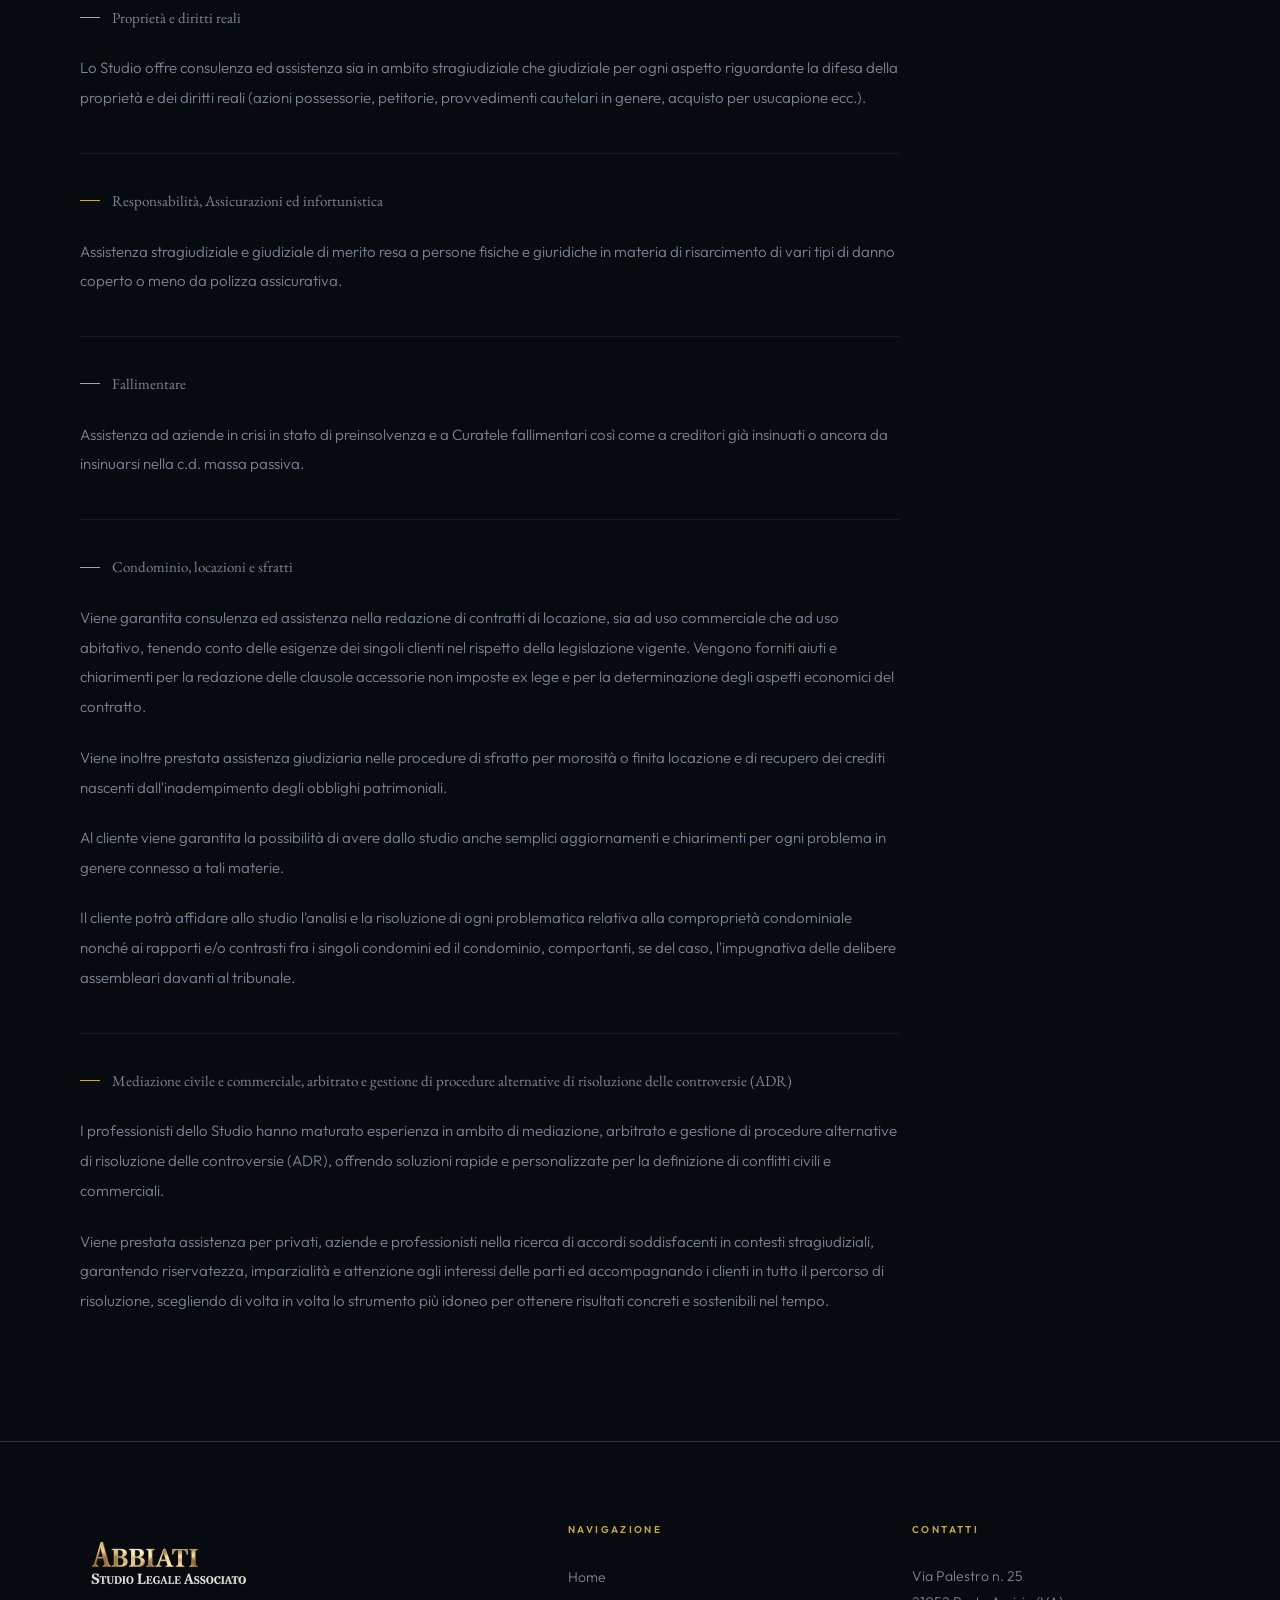
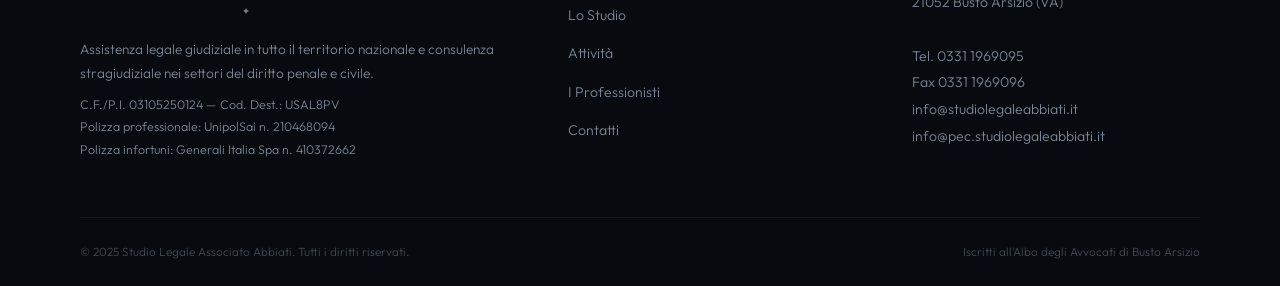
==== commit 2e00fb84: "Nuova versione sito: sezione soci fondatori, foto team e gallerie - Homepage: fascia team a tutta la" ====
--- a/bozza 3/attivita.html
+++ b/bozza 3/attivita.html
@@ -6,39 +6,8 @@
   <meta name="description" content="Attività – Studio Legale Associato Abbiati. Diritto penale e diritto civile: aree di competenza nel dettaglio." />
   <title>Attività – Studio Legale Associato Abbiati</title>
   <link rel="stylesheet" href="style.css" />
-  <meta property="og:title" content="Attività – Studio Legale Associato Abbiati" />
-  <meta property="og:description" content="Attività – Studio Legale Associato Abbiati. Diritto penale e diritto civile: aree di competenza nel dettaglio." />
-  <meta property="og:type" content="website" />
-  <meta property="og:url" content="https://www.studiolegaleabbiati.it/attivita.html" />
-  <meta property="og:image" content="https://www.studiolegaleabbiati.it/restyling/Logo_transparent.png" />
-  <meta name="twitter:card" content="summary" />
-  <meta name="twitter:title" content="Attività – Studio Legale Associato Abbiati" />
-  <meta name="twitter:description" content="Attività – Studio Legale Associato Abbiati. Diritto penale e diritto civile: aree di competenza nel dettaglio." />
-  <link rel="canonical" href="https://www.studiolegaleabbiati.it/attivita.html" />
-  <script type="application/ld+json">
-  {
-    "@context": "https://schema.org",
-    "@type": "LegalService",
-    "url": "https://www.studiolegaleabbiati.it/attivita.html",
-    "name": "Studio Legale Associato Abbiati",
-    "address": {
-      "@type": "PostalAddress",
-      "streetAddress": "Via Palestro n. 25",
-      "addressLocality": "Busto Arsizio",
-      "addressRegion": "VA",
-      "postalCode": "21052",
-      "addressCountry": "IT"
-    },
-    "telephone": "+39 0331 1969095",
-    "email": "info@studiolegaleabbiati.it",
-    "openingHours": "Mo-Fr 09:00-13:00,14:30-18:00",
-    "logo": "https://www.studiolegaleabbiati.it/restyling/Logo_transparent.png"
-  }
-  </script>
 </head>
 <body>
-
-  <a href="#main-content" class="skip-link">Vai al contenuto</a>
 
   <!-- ══ NAVBAR ══ -->
   <nav class="navbar" role="navigation" aria-label="Navigazione principale">
@@ -63,7 +32,7 @@
   </nav>
 
   <!-- Mobile Menu -->
-  <div class="mobile-menu" role="dialog" aria-label="Menu mobile" aria-modal="true">
+  <div class="mobile-menu" role="dialog" aria-label="Menu mobile">
     <ul>
       <li><a href="index.html">Home</a></li>
       <li><a href="lo-studio.html">Lo Studio</a></li>
@@ -78,18 +47,18 @@
   <section class="page-hero" aria-label="Attività dello studio">
     <div class="container">
       <span class="section-label">Competenze legali</span>
-      <h1 class="page-title">Attività</h1>
+      <h1 style="font-family:var(--font-display);font-weight:normal;letter-spacing:0.06em;">Attività</h1>
     </div>
   </section>
 
   <!-- ══ DIRITTO PENALE ══ -->
-  <section id="main-content" class="attivita-block" aria-label="Diritto penale">
+  <section class="attivita-block" aria-label="Diritto penale">
     <div class="container">
       <div class="attivita-inner fade-in">
 
         <div class="attivita-header">
           <span class="section-label">Area penale</span>
-          <h2 class="attivita-header-h2">Diritto Penale</h2>
+          <h2 class="attivita-header" style="font-family:var(--font-display);font-size:clamp(1.5rem,2.5vw,2.2rem);color:var(--cream);font-weight:normal;letter-spacing:0.06em;border:none;padding:0;margin:0.5rem 0 0;">Diritto Penale</h2>
         </div>
 
         <div class="attivita-text">
@@ -110,23 +79,23 @@
             professionale e sulla riservatezza degli interessati.
           </p>
           <p>Oltre alle attività difensive relative ai reati contro:</p>
-          <ul class="activity-list">
-            <li class="activity-list-item">il patrimonio</li>
-            <li class="activity-list-item">la persona</li>
-            <li class="activity-list-item">la pubblica amministrazione</li>
-            <li class="activity-list-item">la famiglia</li>
-            <li class="activity-list-item">la normativa sugli stupefacenti</li>
+          <ul style="list-style:none;padding:0;margin:0.5rem 0 1rem 0;border-left:2px solid rgba(201,168,66,0.25);padding-left:1.2rem;">
+            <li style="padding:0.25rem 0;font-size:0.9rem;color:var(--text-dim);font-weight:300;">il patrimonio</li>
+            <li style="padding:0.25rem 0;font-size:0.9rem;color:var(--text-dim);font-weight:300;">la persona</li>
+            <li style="padding:0.25rem 0;font-size:0.9rem;color:var(--text-dim);font-weight:300;">la pubblica amministrazione</li>
+            <li style="padding:0.25rem 0;font-size:0.9rem;color:var(--text-dim);font-weight:300;">la famiglia</li>
+            <li style="padding:0.25rem 0;font-size:0.9rem;color:var(--text-dim);font-weight:300;">la normativa sugli stupefacenti</li>
           </ul>
           <p>
             lo Studio opera anche nel settore del diritto penale dell'economia, del lavoro
             e dell'impresa, assistendo clienti accusati di:
           </p>
-          <ul class="activity-list">
-            <li class="activity-list-item">reati societari</li>
-            <li class="activity-list-item">reati tributari</li>
-            <li class="activity-list-item">reati fallimentari</li>
-            <li class="activity-list-item">reati ambientali</li>
-            <li class="activity-list-item">reati informatici</li>
+          <ul style="list-style:none;padding:0;margin:0.5rem 0 1rem 0;border-left:2px solid rgba(201,168,66,0.25);padding-left:1.2rem;">
+            <li style="padding:0.25rem 0;font-size:0.9rem;color:var(--text-dim);font-weight:300;">reati societari</li>
+            <li style="padding:0.25rem 0;font-size:0.9rem;color:var(--text-dim);font-weight:300;">reati tributari</li>
+            <li style="padding:0.25rem 0;font-size:0.9rem;color:var(--text-dim);font-weight:300;">reati fallimentari</li>
+            <li style="padding:0.25rem 0;font-size:0.9rem;color:var(--text-dim);font-weight:300;">reati ambientali</li>
+            <li style="padding:0.25rem 0;font-size:0.9rem;color:var(--text-dim);font-weight:300;">reati informatici</li>
           </ul>
           <p>
             Lo Studio ha inoltre maturato nel tempo particolari competenze in materia di
@@ -146,10 +115,10 @@
             di sostanze stupefacenti.
           </p>
           <p>I componenti dello Studio svolgono indagini difensive nel rispetto delle norme di legge, mediante:</p>
-          <ul class="activity-list">
-            <li class="activity-list-item">accesso a documenti di amministrazioni pubbliche e soggetti privati</li>
-            <li class="activity-list-item">audizione di persone informate sui fatti</li>
-            <li class="activity-list-item">accessi e ispezioni per l'acquisizione di dati e documenti utili alla difesa</li>
+          <ul style="list-style:none;padding:0;margin:0.5rem 0 1rem 0;border-left:2px solid rgba(201,168,66,0.25);padding-left:1.2rem;">
+            <li style="padding:0.25rem 0;font-size:0.9rem;color:var(--text-dim);font-weight:300;">accesso a documenti di amministrazioni pubbliche e soggetti privati</li>
+            <li style="padding:0.25rem 0;font-size:0.9rem;color:var(--text-dim);font-weight:300;">audizione di persone informate sui fatti</li>
+            <li style="padding:0.25rem 0;font-size:0.9rem;color:var(--text-dim);font-weight:300;">accessi e ispezioni per l'acquisizione di dati e documenti utili alla difesa</li>
           </ul>
           <p>
             Lo Studio opera inoltre avvalendosi di una consolidata rete di collaborazioni
@@ -169,7 +138,7 @@
 
         <div class="attivita-header">
           <span class="section-label">Area civile</span>
-          <h2 class="attivita-header-h2">Diritto Civile</h2>
+          <h2 class="attivita-header" style="font-family:var(--font-display);font-size:clamp(1.5rem,2.5vw,2.2rem);color:var(--cream);font-weight:normal;letter-spacing:0.06em;border:none;padding:0;margin:0.5rem 0 0;">Diritto Civile</h2>
         </div>
 
         <div class="attivita-text">
@@ -276,7 +245,7 @@
           <img src="restyling/Logo_transparent.png" alt="Abbiati Studio Legale Associato" class="footer-logo-img" />
           <p>Assistenza legale giudiziale in tutto il territorio nazionale e consulenza
           stragiudiziale nei settori del diritto penale e civile.</p>
-          <p class="footer-legal-text">C.F./P.I. 03105250124 &mdash; Cod. Dest.: USAL8PV<br>Polizza professionale: UnipolSai n. 210468094<br>Polizza infortuni: Generali Italia Spa n. 410372662</p>
+          <p style="margin-top:0.5rem;font-size:0.78rem;">C.F./P.I. 03105250124 &mdash; Cod. Dest.: USAL8PV<br>Polizza professionale: UnipolSai n. 210468094<br>Polizza infortuni: Generali Italia Spa n. 410372662</p>
         </div>
         <div class="footer-col">
           <h4>Navigazione</h4>
--- a/bozza 3/style.css
+++ b/bozza 3/style.css
@@ -973,126 +973,6 @@
   font-weight: 300;
 }
 
-/* ── FOTO NELLE SCHEDE DEI PROFESSIONISTI ── */
-.socio-photo-xl img,
-.collaboratore-photo img {
-  width: 100%;
-  height: 100%;
-  object-fit: cover;
-  border-radius: 50%;
-  display: block;
-}
-
-/* ── FOTO NELLA HOMEPAGE ── */
-.home-foto {
-  margin: 2.5rem 0;
-}
-
-.home-foto img {
-  width: 100%;
-  height: auto;
-  display: block;
-  border: 1px solid var(--gold-border);
-  filter: saturate(0.92);
-}
-
-.foto-row {
-  display: grid;
-  grid-template-columns: repeat(3, 1fr);
-  gap: 1.2rem;
-  margin: 3rem 0 0;
-}
-
-.foto-row img {
-  width: 100%;
-  height: 260px;
-  object-fit: cover;
-  display: block;
-  border: 1px solid var(--gold-border);
-  filter: saturate(0.92);
-  transition: filter var(--transition);
-}
-
-.foto-row img:hover { filter: saturate(1); }
-
-@media (max-width: 768px) {
-  .foto-row { grid-template-columns: 1fr; }
-  .foto-row img { height: 220px; }
-}
-
-/* ── GALLERIA FOTO A SCORRIMENTO ── */
-.galleria-section {
-  padding: 5rem 0;
-  background: var(--deep);
-  border-top: 1px solid var(--gold-border);
-  border-bottom: 1px solid var(--border);
-  overflow: hidden;
-}
-
-.galleria-section .section-label {
-  display: block;
-  text-align: center;
-  margin-bottom: 2.5rem;
-}
-
-.galleria-strip {
-  overflow: hidden;
-  position: relative;
-}
-
-/* dissolvenza laterale sui bordi */
-.galleria-strip::before,
-.galleria-strip::after {
-  content: '';
-  position: absolute;
-  top: 0; bottom: 0;
-  width: 80px;
-  z-index: 2;
-  pointer-events: none;
-}
-.galleria-strip::before { left: 0; background: linear-gradient(to right, var(--deep), transparent); }
-.galleria-strip::after  { right: 0; background: linear-gradient(to left, var(--deep), transparent); }
-
-.galleria-track {
-  display: flex;
-  gap: 1.2rem;
-  width: max-content;
-  animation: galleriaScroll 60s linear infinite;
-}
-
-.galleria-strip:hover .galleria-track { animation-play-state: paused; }
-
-/* il contenuto è duplicato due volte nell'HTML: -50% = un giro completo senza stacchi */
-@keyframes galleriaScroll {
-  from { transform: translateX(0); }
-  to   { transform: translateX(-50%); }
-}
-
-.galleria-track img {
-  height: 320px;
-  width: auto;
-  flex-shrink: 0;
-  object-fit: cover;
-  border: 1px solid var(--gold-border);
-  filter: saturate(0.92);
-  transition: filter var(--transition);
-}
-
-.galleria-track img:hover { filter: saturate(1); }
-
-@media (max-width: 768px) {
-  .galleria-track img { height: 240px; }
-}
-
-@media (max-width: 480px) {
-  .galleria-track img { height: 200px; }
-}
-
-@media (prefers-reduced-motion: reduce) {
-  .galleria-track { animation: none; }
-  .galleria-strip { overflow-x: auto; }
-}
-
 /* ── ACCESSIBILITÀ: FOCUS-VISIBLE ── */
 a:focus-visible,
 button:focus-visible,
@@ -1108,362 +988,297 @@
   outline-offset: 4px;
 }
 
-.skip-link {
-
-  position: absolute;
-  top: -40px;
-  left: 0;
-  background: var(--gold);
-  color: var(--ink);
-  padding: 8px 16px;
-  z-index: 10000;
-  font-size: 0.8rem;
-  font-weight: 600;
-  text-transform: uppercase;
-  letter-spacing: 0.1em;
-  transition: top 0.3s;
-  border-radius: 0 0 4px 0;
-
-}
-
-.skip-link:focus {
- top: 0; 
-}
-
-.mt-03 {
- margin-top: 0.3rem; 
-}
-
-.mt-05 {
- margin-top: 0.5rem; 
-}
-
-.mt-2 {
- margin-top: 2rem; 
-}
-
-.mb-0 {
- margin-bottom: 0; 
-}
-
-.mb-02 {
- margin-bottom: 0.2rem; 
-}
-
-.mb-04 {
- margin-bottom: 0.4rem; 
-}
-
-.mb-06 {
- margin-bottom: 0.6rem; 
-}
-
-.mb-12 {
- margin-bottom: 1.2rem; 
-}
-
-.mb-15 {
- margin-bottom: 1.5rem; 
-}
-
-.pt-12 {
- padding-top: 1.2rem; 
-}
-
-.bt-1 {
- border-top: 1px solid var(--border); 
-}
-
-.text-center {
- text-align: center; 
-}
-
-.text-left {
- text-align: left; 
-}
-
-.display-block {
- display: block; 
-}
-
-.font-size-78 {
- font-size: 0.78rem; 
-}
-
-.font-size-82 {
- font-size: 0.82rem; 
-}
-
-.font-size-6 {
- font-size: 0.6rem; 
-}
-
-.font-size-9 {
- font-size: 0.9rem; 
-}
-
-.color-text-dim {
- color: var(--text-dim); 
-}
-
-.color-cream {
- color: var(--cream); 
-}
-
-.font-weight-300 {
- font-weight: 300; 
-}
-
-.font-weight-600 {
- font-weight: 600; 
-}
-
-.lh-175 {
- line-height: 1.75; 
-}
-
-.lh-185 {
- line-height: 1.85; 
-}
-
-.max-w-620 {
- max-width: 620px; 
-}
-
-.page-title {
-
+/* ── SOCI FONDATORI (homepage, blocchi editoriali alternati) ── */
+.founders-section {
+  padding: 7rem 0 5rem;
+  background: var(--deep);
+  border-bottom: 1px solid var(--border);
+}
+
+.founder-row {
+  display: grid;
+  grid-template-columns: 1.1fr 1fr;
+  gap: 4rem;
+  align-items: center;
+  margin-bottom: 5rem;
+}
+
+.founder-row.reverse .founder-photo { order: 2; }
+.founder-row.reverse .founder-text  { order: 1; }
+
+.founder-photo {
+  overflow: hidden;
+  border: 1px solid var(--gold-border);
+  box-shadow: 0 20px 60px rgba(0,0,0,0.45);
+}
+
+.founder-photo img {
+  display: block;
+  width: 100%;
+  height: 480px;
+  object-fit: cover;
+  transition: transform 1.2s cubic-bezier(0.22, 1, 0.36, 1);
+}
+
+.founder-row:hover .founder-photo img { transform: scale(1.045); }
+
+.founder-text h3 {
   font-family: var(--font-display);
+  font-size: clamp(1.4rem, 2.2vw, 2rem);
+  color: var(--cream);
   font-weight: normal;
-  letter-spacing: 0.06em;
-
-}
-
-.page-subtitle {
-
-  font-family: var(--font-display);
-  font-size: clamp(1.5rem, 2.5vw, 2.2rem);
-  color: var(--cream);
-  font-weight: normal;
-  letter-spacing: 0.06em;
-  margin: 0.5rem 0 0;
-
-}
-
-.studio-list {
-
-  list-style: none;
-  padding: 0;
-  margin: 0.8rem 0 0;
-  border-left: 2px solid rgba(201,168,66,0.25);
-  padding-left: 1.2rem;
-
-}
-
-.studio-list-item {
-
-  padding: 0.3rem 0;
-  font-size: 0.94rem;
-  color: var(--text-dim);
-  font-weight: 300;
-
-}
-
-.activity-list {
-
-  list-style: none;
-  padding: 0;
-  margin: 0.5rem 0 1rem 0;
-  border-left: 2px solid rgba(201,168,66,0.25);
-  padding-left: 1.2rem;
-
-}
-
-.activity-list-item {
-
-  padding: 0.25rem 0;
-  font-size: 0.9rem;
-  color: var(--text-dim);
-  font-weight: 300;
-
-}
-
-.contact-grid {
-
-  display: grid;
-  grid-template-columns: 1fr 1fr 1fr;
-  gap: 3.5rem;
-  margin-top: 0;
-
-}
-
-.contact-grid-2 {
-
-  display: grid;
-  grid-template-columns: 1fr 1fr;
-  gap: 3.5rem;
-  margin-top: 0;
-
-}
-
-.contact-grid-1 {
-
-  display: grid;
-  grid-template-columns: 1fr;
-  gap: 3.5rem;
-  margin-top: 2rem;
-
-}
-
-.info-block p {
-
-  font-style: normal;
-  font-size: 0.85rem;
+  letter-spacing: 0.05em;
+  margin: 0.8rem 0 0.5rem;
+}
+
+.founder-text p {
+  font-size: 0.92rem;
   color: var(--text-dim);
   line-height: 1.85;
   font-weight: 300;
-
-}
-
-.professionista-info {
-
-  border-top: 1px solid var(--border);
-  padding-top: 1.2rem;
-  text-align: left;
-
-}
-
-.professionista-label {
-
-  font-size: 0.6rem;
-  letter-spacing: 0.2em;
+  margin-bottom: 1.1rem;
+}
+
+.founder-link {
+  display: inline-block;
+  margin-top: 0.4rem;
+  font-size: 0.72rem;
+  letter-spacing: 0.18em;
   text-transform: uppercase;
   color: var(--gold);
   font-weight: 600;
-  margin-bottom: 0.6rem;
-
-}
-
-.professionista-data {
-
-  font-size: 0.78rem;
-  color: var(--text-dim);
-  margin-bottom: 0.4rem;
-  font-weight: 300;
-
-}
-
-.professionista-email {
-
-  font-size: 0.82rem;
-  color: var(--text-dim);
+  border-bottom: 1px solid var(--gold-border);
+  padding-bottom: 0.35rem;
+  transition: color var(--transition), border-color var(--transition);
+}
+
+.founder-link::after {
+  content: ' →';
+}
+
+.founder-link:hover {
+  color: var(--gold-light);
+  border-color: var(--gold);
+}
+
+/* ── FASCIA FOTOGRAFICA PARALLAX (homepage) ── */
+.photo-band {
+  position: relative;
+  min-height: 380px;
+  background-image: url('foto/matteo-lampada.jpg');
+  background-size: cover;
+  background-position: center 35%;
+  background-attachment: fixed;
+  display: flex;
+  align-items: center;
+  justify-content: center;
+}
+
+.photo-band::before {
+  content: '';
+  position: absolute;
+  inset: 0;
+  background: linear-gradient(to bottom, rgba(7,11,15,0.72), rgba(7,11,15,0.45), rgba(7,11,15,0.72));
+}
+
+.photo-band-content {
+  position: relative;
+  text-align: center;
+  padding: 3rem 1.5rem;
+}
+
+.photo-band-text {
+  font-family: var(--font-display);
+  font-size: clamp(1.2rem, 2.4vw, 1.9rem);
+  color: var(--cream);
+  letter-spacing: 0.12em;
+  text-transform: uppercase;
+  text-shadow: 0 2px 24px rgba(0,0,0,0.7);
+}
+
+/* ── FOTO PROFILO SOCI (pagina professionisti) ── */
+.socio-photo-xl img {
+  width: 100%;
+  height: 100%;
+  object-fit: cover;
+  border-radius: 50%;
+}
+
+.collaboratore-photo img {
+  width: 100%;
+  height: 100%;
+  object-fit: cover;
+  border-radius: 50%;
   display: block;
-  transition: color 0.3s;
-  margin-bottom: 0.2rem;
-
-}
-
-.professionista-email:hover {
- color: var(--gold-light); 
-}
-
-.footer-legal-text {
-
-  margin-top: 0.5rem;
-  font-size: 0.78rem;
-
-}
-
-.role-badge-margin {
-
-  margin: 0.6rem 0 1.5rem;
-  display: inline-block;
-
-}
-
-.color-text-dim-95 {
-
-  color: var(--text-dim);
-  font-size: 0.95rem;
-  font-weight: 300;
-  line-height: 1.85;
-
-}
-
-.font-serif-17 {
-
-  font-family: var(--font-serif);
-  font-size: 1.7rem;
-
-}
-
-.attivita-header-h2 {
-
-  font-family: var(--font-display);
-  font-size: clamp(1.5rem, 2.5vw, 2.2rem);
-  color: var(--cream);
-  font-weight: normal;
-  letter-spacing: 0.06em;
-  border: none;
-  padding: 0;
-  margin: 0.5rem 0 0;
-
-}
-
-.services-header-left {
- text-align: left; 
-}
-
-.email-link,
-.phone-link {
-
-  color: var(--text-dim);
+}
+
+/* ── GALLERIA SOCI con lightbox ── */
+.socio-gallery {
+  display: grid;
+  grid-template-columns: 1fr 1fr;
+  gap: 0.8rem;
+  margin-top: 1.6rem;
+}
+
+.socio-gallery img {
   display: block;
-  transition: color var(--transition);
-
-}
-
-.email-link:hover,
-.phone-link:hover {
- color: var(--gold-light); 
-}
-
-.back-to-top {
-
+  width: 100%;
+  aspect-ratio: 3 / 2;
+  object-fit: cover;
+  border: 1px solid var(--border);
+  cursor: pointer;
+  transition: transform var(--transition), border-color var(--transition), opacity var(--transition);
+}
+
+.socio-gallery img:hover {
+  transform: scale(1.03);
+  border-color: var(--gold-border);
+  opacity: 0.92;
+}
+
+/* ── LIGHTBOX ── */
+.lightbox-overlay {
   position: fixed;
-  bottom: 2rem;
-  right: 2rem;
-  width: 44px;
-  height: 44px;
-  background: var(--surface);
-  border: 1px solid var(--gold-border);
-  color: var(--gold);
+  inset: 0;
+  background: rgba(7,11,15,0.94);
   display: flex;
   align-items: center;
   justify-content: center;
-  cursor: pointer;
+  z-index: 2000;
   opacity: 0;
   visibility: hidden;
-  transition: opacity 0.3s, visibility 0.3s, background 0.3s;
-  z-index: 999;
-  font-size: 1.2rem;
-  border-radius: 4px;
-
-}
-
-.back-to-top.visible {
-
+  transition: opacity 0.35s ease, visibility 0.35s ease;
+  padding: 3rem 1.5rem;
+}
+
+.lightbox-overlay.open {
   opacity: 1;
   visibility: visible;
-
-}
-
-.back-to-top:hover {
- background: var(--surface-2); 
+}
+
+.lightbox-overlay img {
+  max-width: min(1100px, 92vw);
+  max-height: 86vh;
+  object-fit: contain;
+  border: 1px solid var(--gold-border);
+  box-shadow: 0 30px 90px rgba(0,0,0,0.8);
+  transform: scale(0.96);
+  transition: transform 0.35s ease;
+}
+
+.lightbox-overlay.open img { transform: scale(1); }
+
+.lightbox-close {
+  position: absolute;
+  top: 1.2rem;
+  right: 1.6rem;
+  background: none;
+  border: none;
+  color: var(--cream);
+  font-size: 2.4rem;
+  line-height: 1;
+  cursor: pointer;
+  transition: color var(--transition);
+}
+
+.lightbox-close:hover { color: var(--gold-light); }
+
+/* ── FASCIA TEAM A TUTTA LARGHEZZA ── */
+.team-band {
+  position: relative;
+  overflow: hidden;
+  background: var(--ink);
+}
+
+.team-band img {
+  display: block;
+  width: 100%;
+  height: clamp(420px, 62vh, 680px);
+  object-fit: cover;
+  object-position: center 32%;
+}
+
+.team-band-compact img {
+  height: clamp(340px, 46vh, 520px);
+}
+
+.team-band::after {
+  content: '';
+  position: absolute;
+  inset: 0;
+  background: linear-gradient(to bottom, rgba(7,11,15,0.28) 0%, rgba(7,11,15,0) 35%, rgba(7,11,15,0.82) 100%);
+  pointer-events: none;
+}
+
+.team-band-caption {
+  position: absolute;
+  left: 0; right: 0; bottom: 0;
+  padding: 2.2rem 0;
+  z-index: 2;
+}
+
+.team-band-title {
+  font-family: var(--font-display);
+  font-size: clamp(1.3rem, 2.6vw, 2.1rem);
+  color: var(--cream);
+  letter-spacing: 0.08em;
+  margin-top: 0.4rem;
+  text-shadow: 0 2px 20px rgba(0,0,0,0.7);
+}
+
+/* ── COPPIA FOTO TEAM (pagina Lo Studio) ── */
+.studio-photo-duo {
+  display: grid;
+  grid-template-columns: 1fr 1fr;
+  gap: 1.4rem;
+}
+
+.studio-photo-duo figure {
+  margin: 0;
+  overflow: hidden;
+  border: 1px solid var(--gold-border);
+}
+
+.studio-photo-duo img {
+  display: block;
+  width: 100%;
+  aspect-ratio: 3 / 2;
+  object-fit: cover;
+  transition: transform 1.2s cubic-bezier(0.22, 1, 0.36, 1);
+}
+
+.studio-photo-duo figure:hover img { transform: scale(1.04); }
+
+.studio-photo-duo figcaption {
+  padding: 0.9rem 1.1rem;
+  font-size: 0.72rem;
+  letter-spacing: 0.14em;
+  text-transform: uppercase;
+  color: var(--text-dim);
+  font-weight: 300;
+  border-top: 1px solid var(--border);
 }
 
 @media (max-width: 768px) {
-
-  .contact-grid,
-  .contact-grid-2 { grid-template-columns: 1fr; gap: 2rem; }
-
-}
+  .studio-photo-duo { grid-template-columns: 1fr; }
+  .team-band img { height: 320px; }
+  .team-band-compact img { height: 280px; }
+}
+
+/* ── RESPONSIVE SOCI FONDATORI ── */
+@media (max-width: 1100px) {
+  .founder-row { gap: 2.5rem; }
+  .founder-photo img { height: 400px; }
+}
+
+@media (max-width: 768px) {
+  .founder-row {
+    grid-template-columns: 1fr;
+    gap: 1.8rem;
+    margin-bottom: 4rem;
+  }
+  .founder-row.reverse .founder-photo { order: 0; }
+  .founder-row.reverse .founder-text  { order: 1; }
+  .founder-photo img { height: 320px; }
+  .photo-band { background-attachment: scroll; min-height: 300px; }
+}
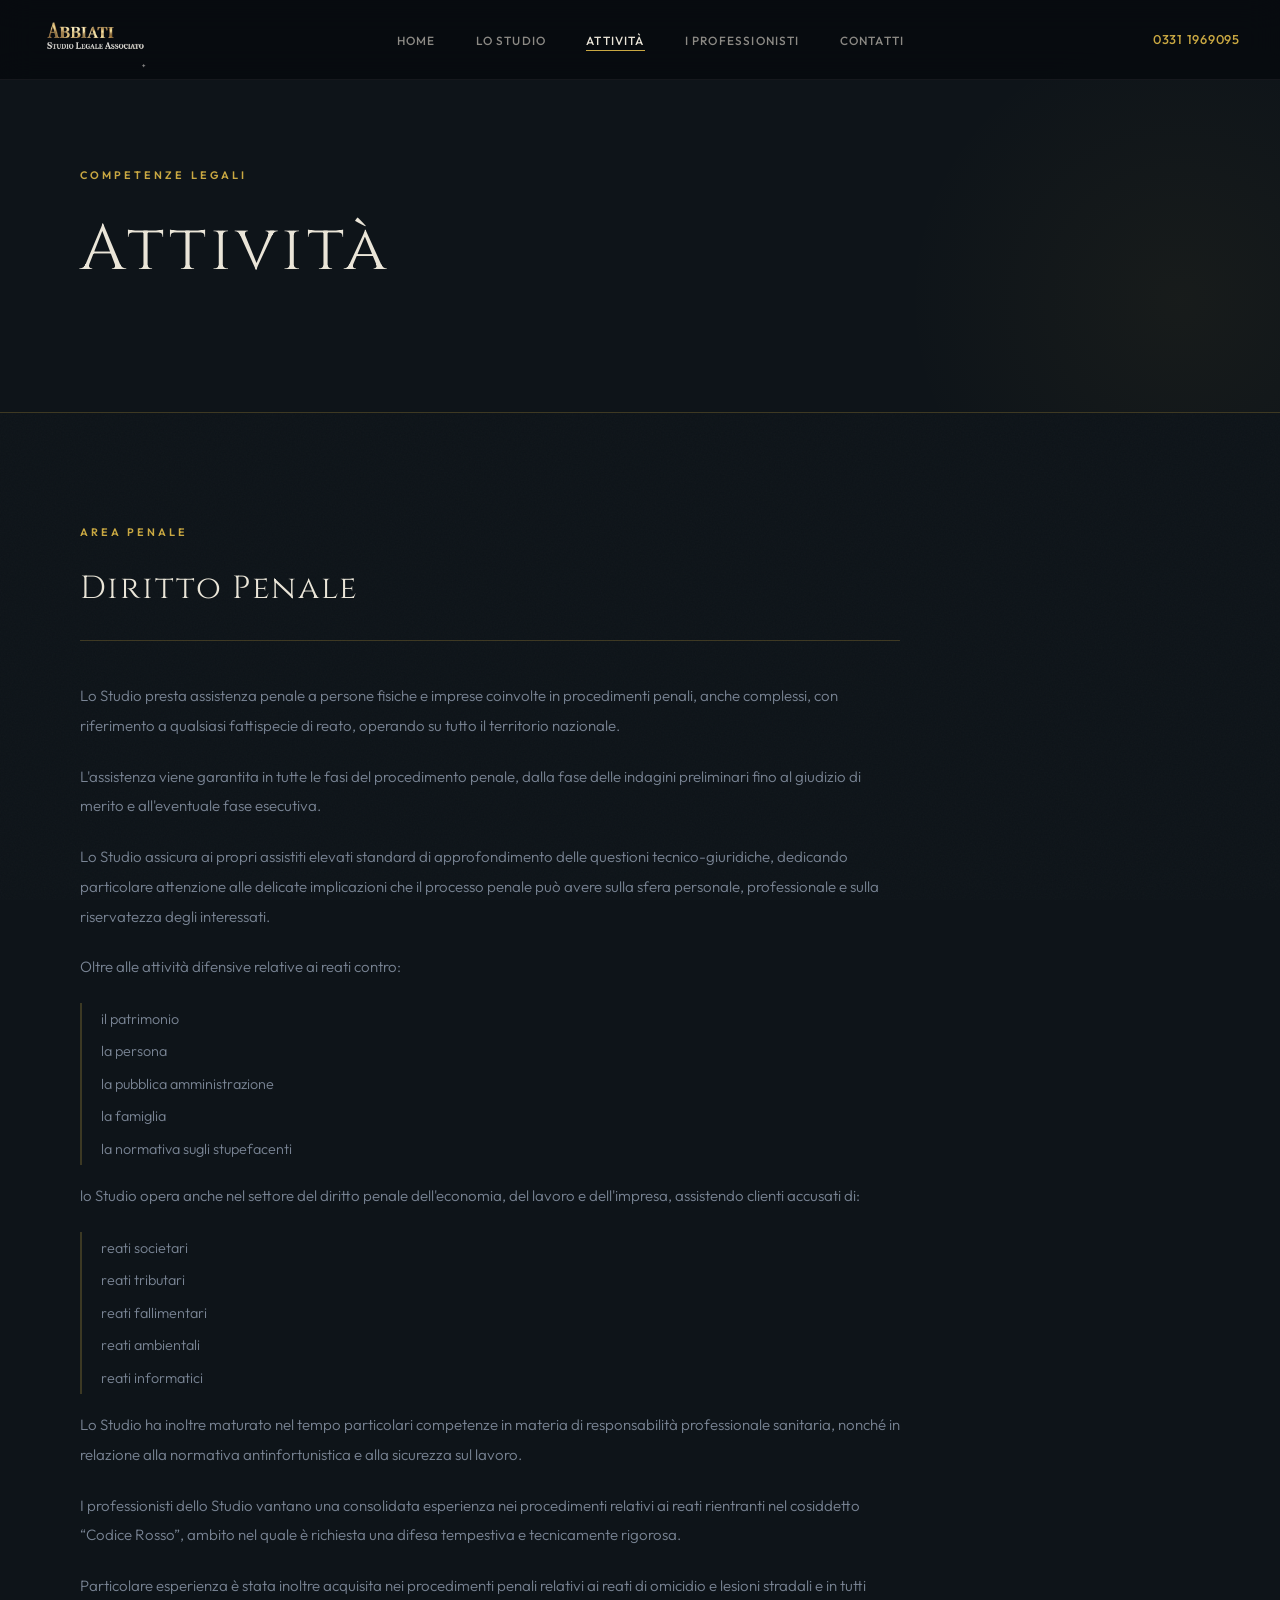
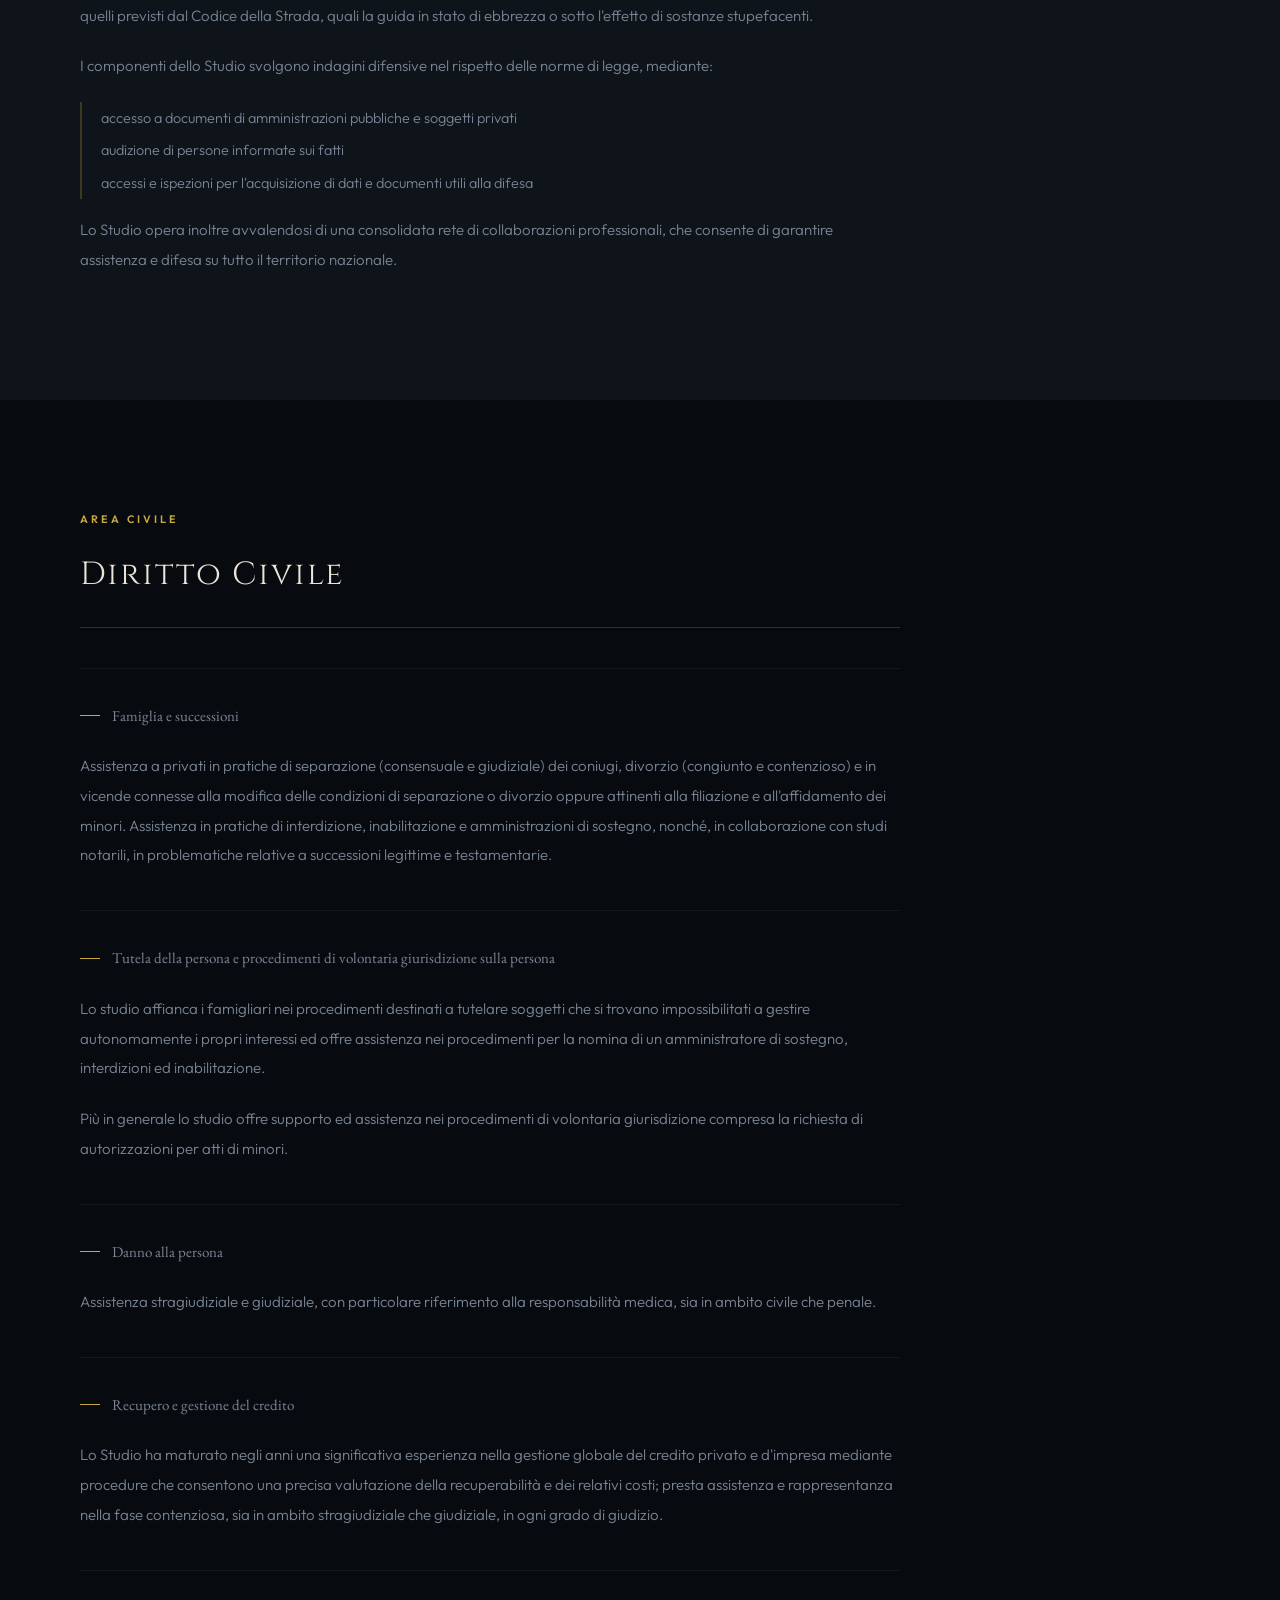
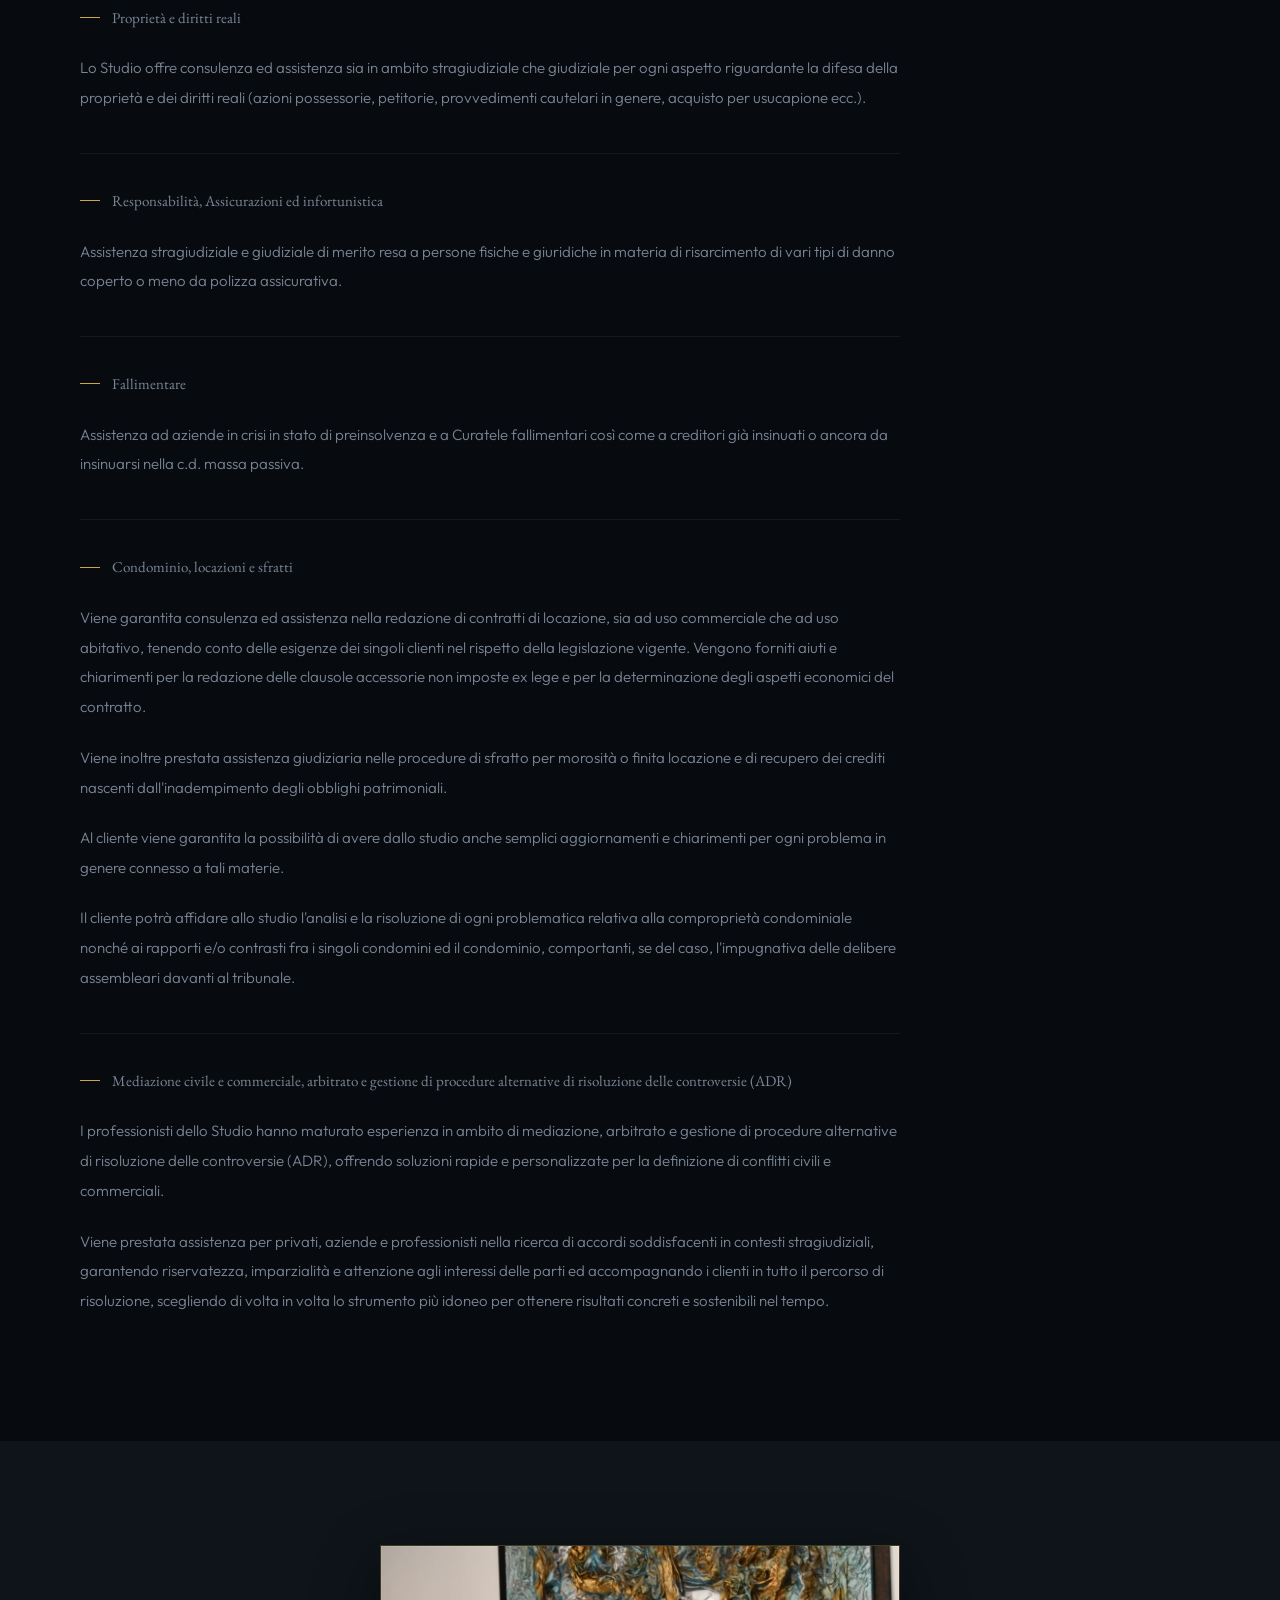
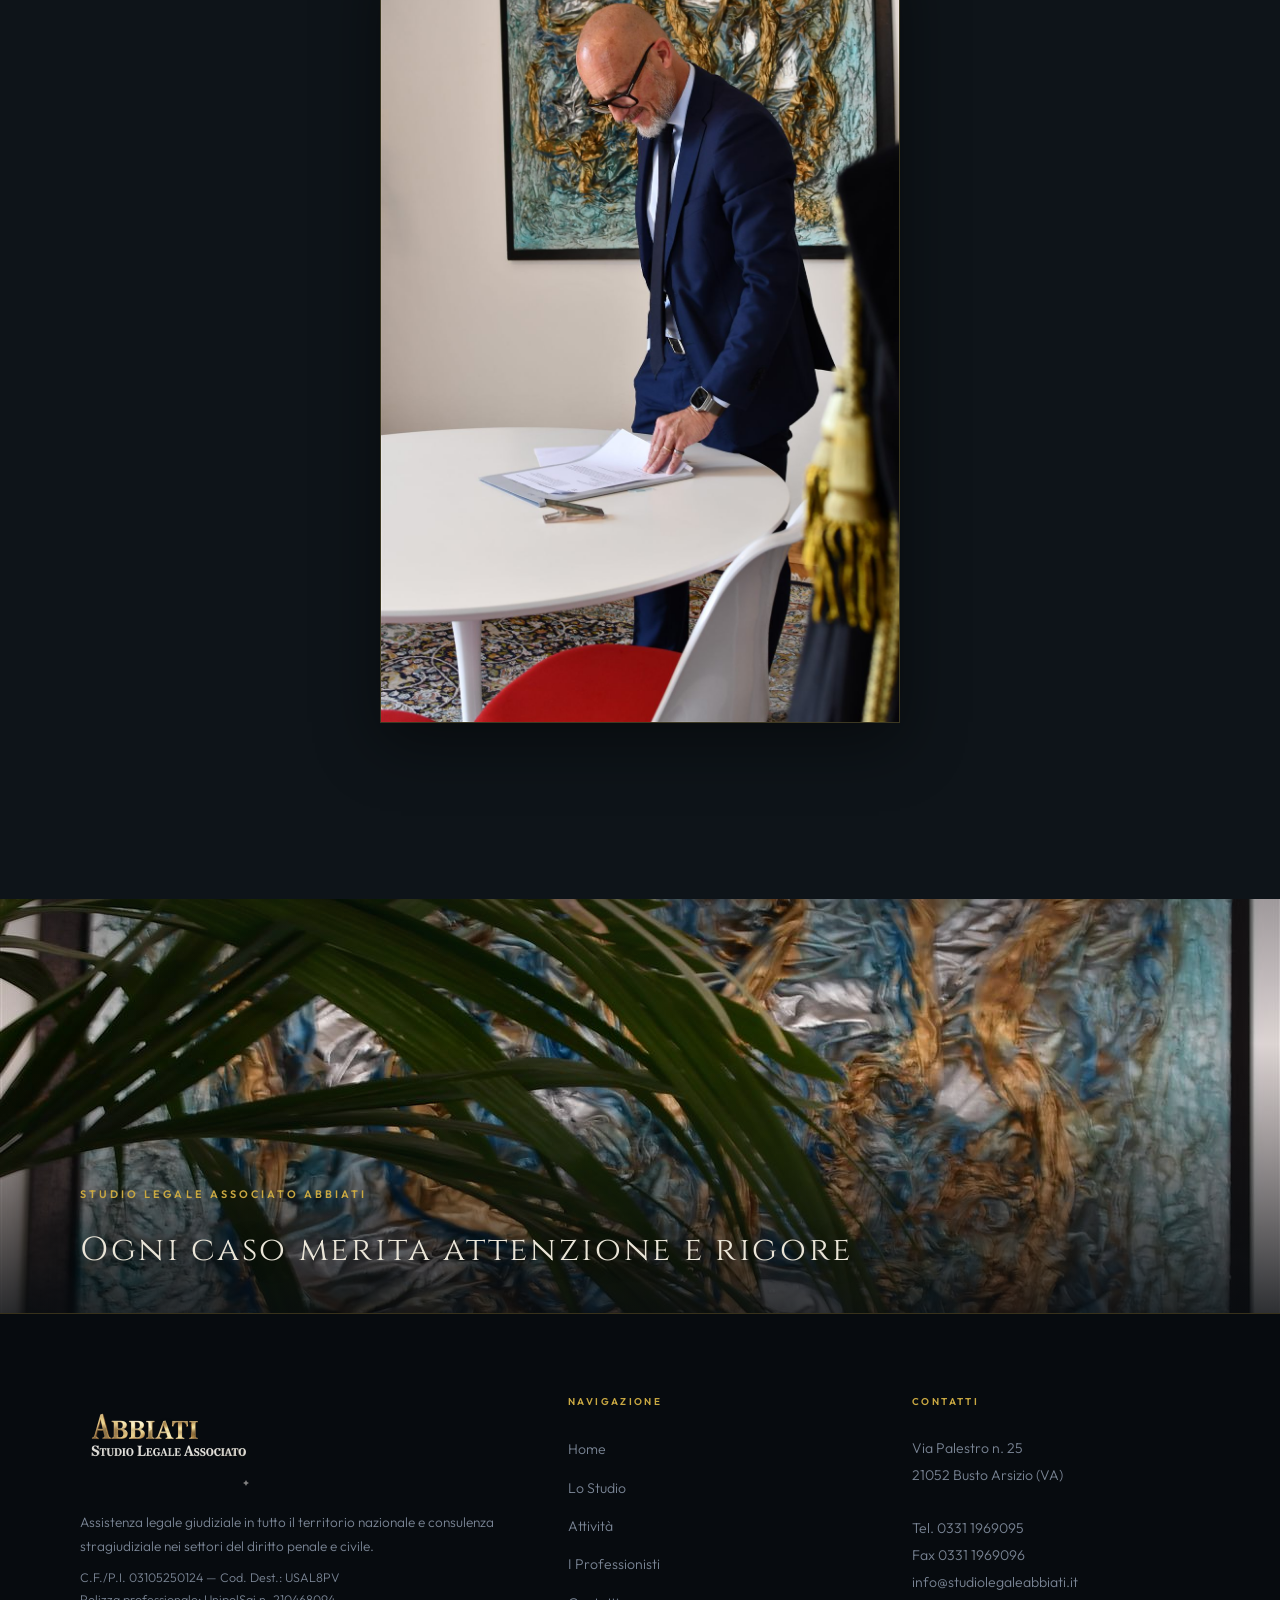
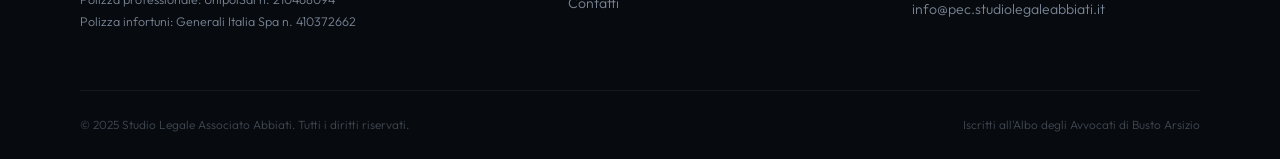
==== commit f50d9993: "Nuovo servizio fotografico: volti dedicati, soci insieme e ambienti - Volti profilo rifatti dai ritr" ====
--- a/bozza 3/attivita.html
+++ b/bozza 3/attivita.html
@@ -237,6 +237,26 @@
     </div>
   </section>
 
+  <!-- ══ LO STUDIO AL LAVORO ══ -->
+  <section class="attivita-block" aria-label="Lo Studio al lavoro">
+    <div class="container">
+      <div class="section-opener-photo portrait fade-in">
+        <img src="foto/luca-fascicolo.jpg" alt="Avv. Luca Abbiati sfoglia un fascicolo nella sala riunioni" loading="lazy" />
+      </div>
+    </div>
+  </section>
+
+  <!-- ══ FASCIA FOTOGRAFICA ══ -->
+  <section class="team-band team-band-compact" aria-label="La sala riunioni dello Studio">
+    <img src="foto/studio-quadro.jpg" alt="La sala riunioni dello Studio Legale Abbiati" loading="lazy" />
+    <div class="team-band-caption">
+      <div class="container">
+        <span class="section-label">Studio Legale Associato Abbiati</span>
+        <p class="team-band-title">Ogni caso merita attenzione e rigore</p>
+      </div>
+    </div>
+  </section>
+
   <!-- ══ FOOTER ══ -->
   <footer class="footer" role="contentinfo">
     <div class="container">
--- a/bozza 3/style.css
+++ b/bozza 3/style.css
@@ -1226,6 +1226,36 @@
   text-shadow: 0 2px 20px rgba(0,0,0,0.7);
 }
 
+/* ── FOTO DI APERTURA SEZIONE ── */
+.section-opener-photo {
+  max-width: 980px;
+  margin: 0 auto 4.5rem;
+  overflow: hidden;
+  border: 1px solid var(--gold-border);
+  box-shadow: 0 20px 60px rgba(0,0,0,0.45);
+}
+
+.section-opener-photo img {
+  display: block;
+  width: 100%;
+  height: auto;
+  transition: transform 1.2s cubic-bezier(0.22, 1, 0.36, 1);
+}
+
+.section-opener-photo:hover img { transform: scale(1.03); }
+
+.section-opener-photo.portrait { max-width: 520px; }
+
+/* ── RITRATTO NELLE SCHEDE COLLABORATRICI ── */
+.collaboratore-ritratto {
+  display: block;
+  width: 100%;
+  aspect-ratio: 4 / 5;
+  object-fit: cover;
+  margin-top: 1.4rem;
+  border: 1px solid var(--border);
+}
+
 /* ── COPPIA FOTO TEAM (pagina Lo Studio) ── */
 .studio-photo-duo {
   display: grid;
@@ -1248,6 +1278,15 @@
 }
 
 .studio-photo-duo figure:hover img { transform: scale(1.04); }
+
+.studio-photo-duo.tall img { aspect-ratio: 4 / 5; }
+
+.studio-photo-duo.single {
+  grid-template-columns: 1fr;
+  max-width: 460px;
+  margin-left: auto;
+  margin-right: auto;
+}
 
 .studio-photo-duo figcaption {
   padding: 0.9rem 1.1rem;
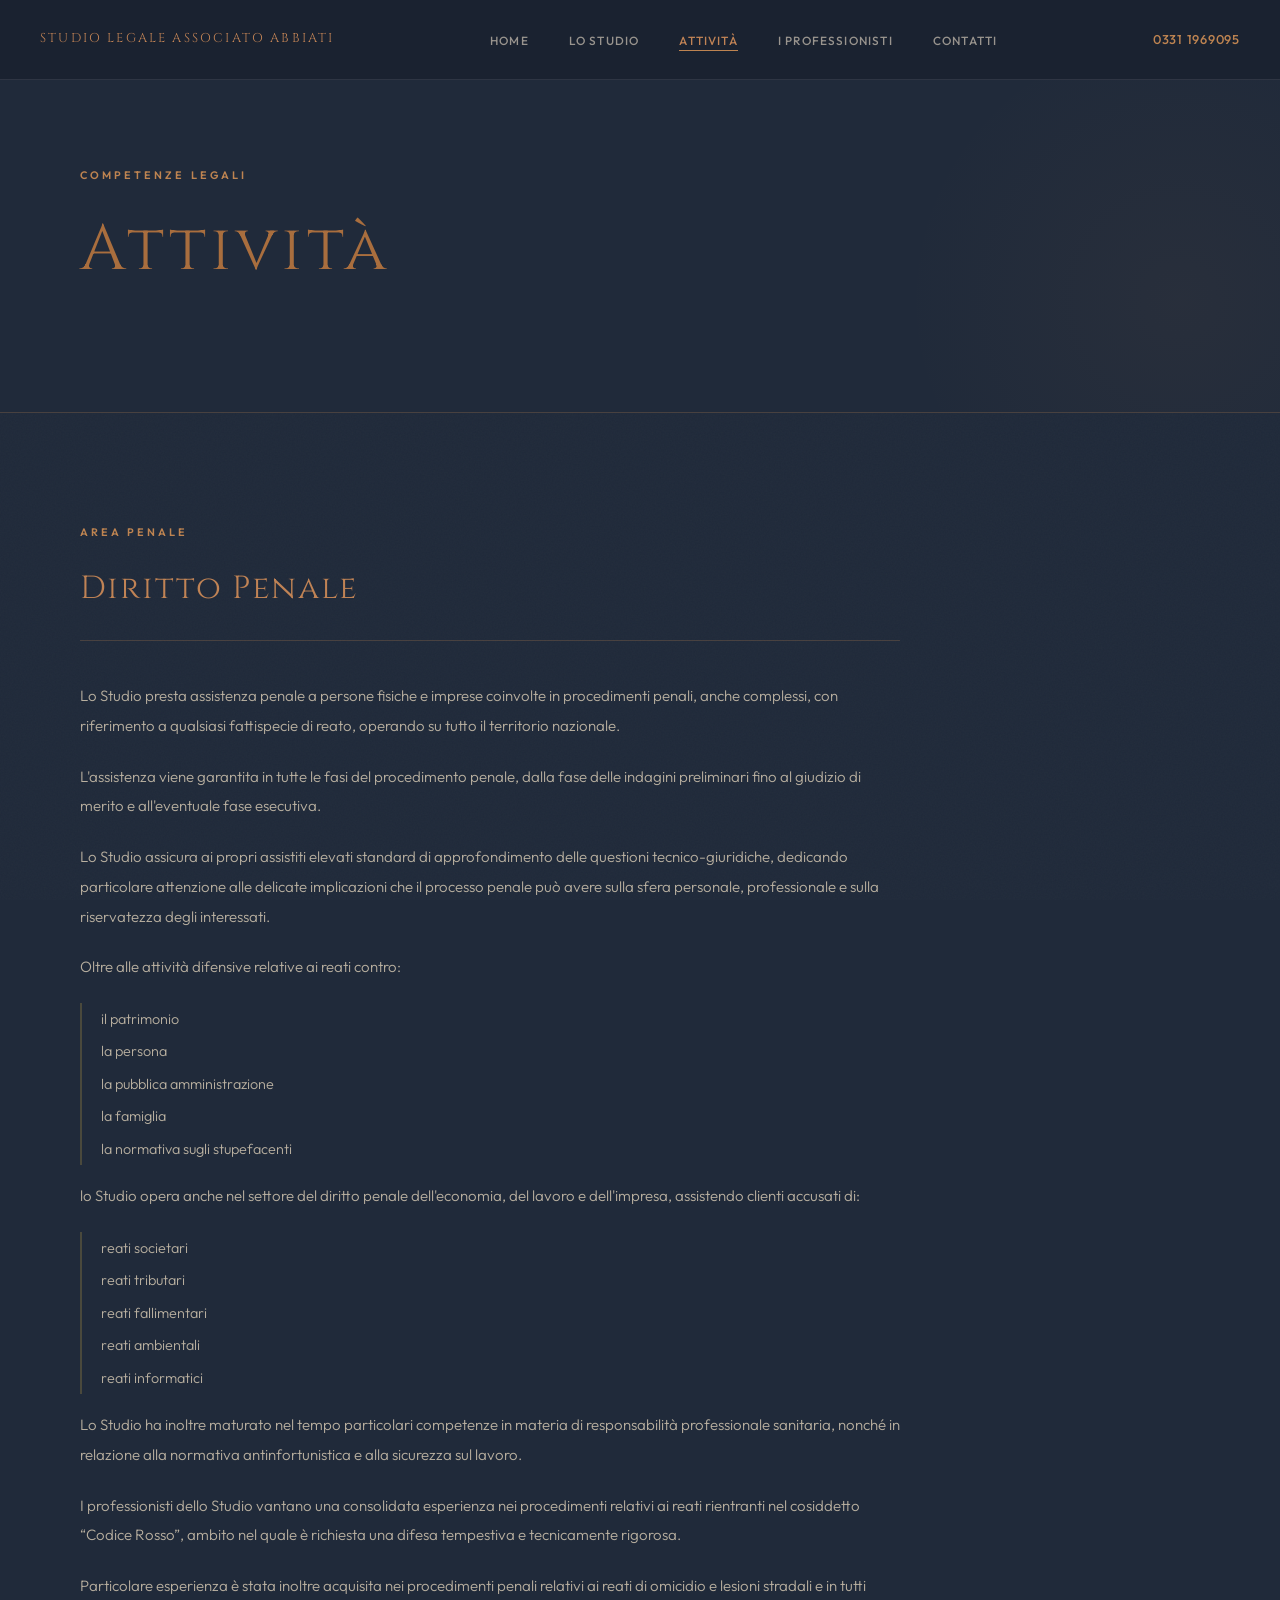
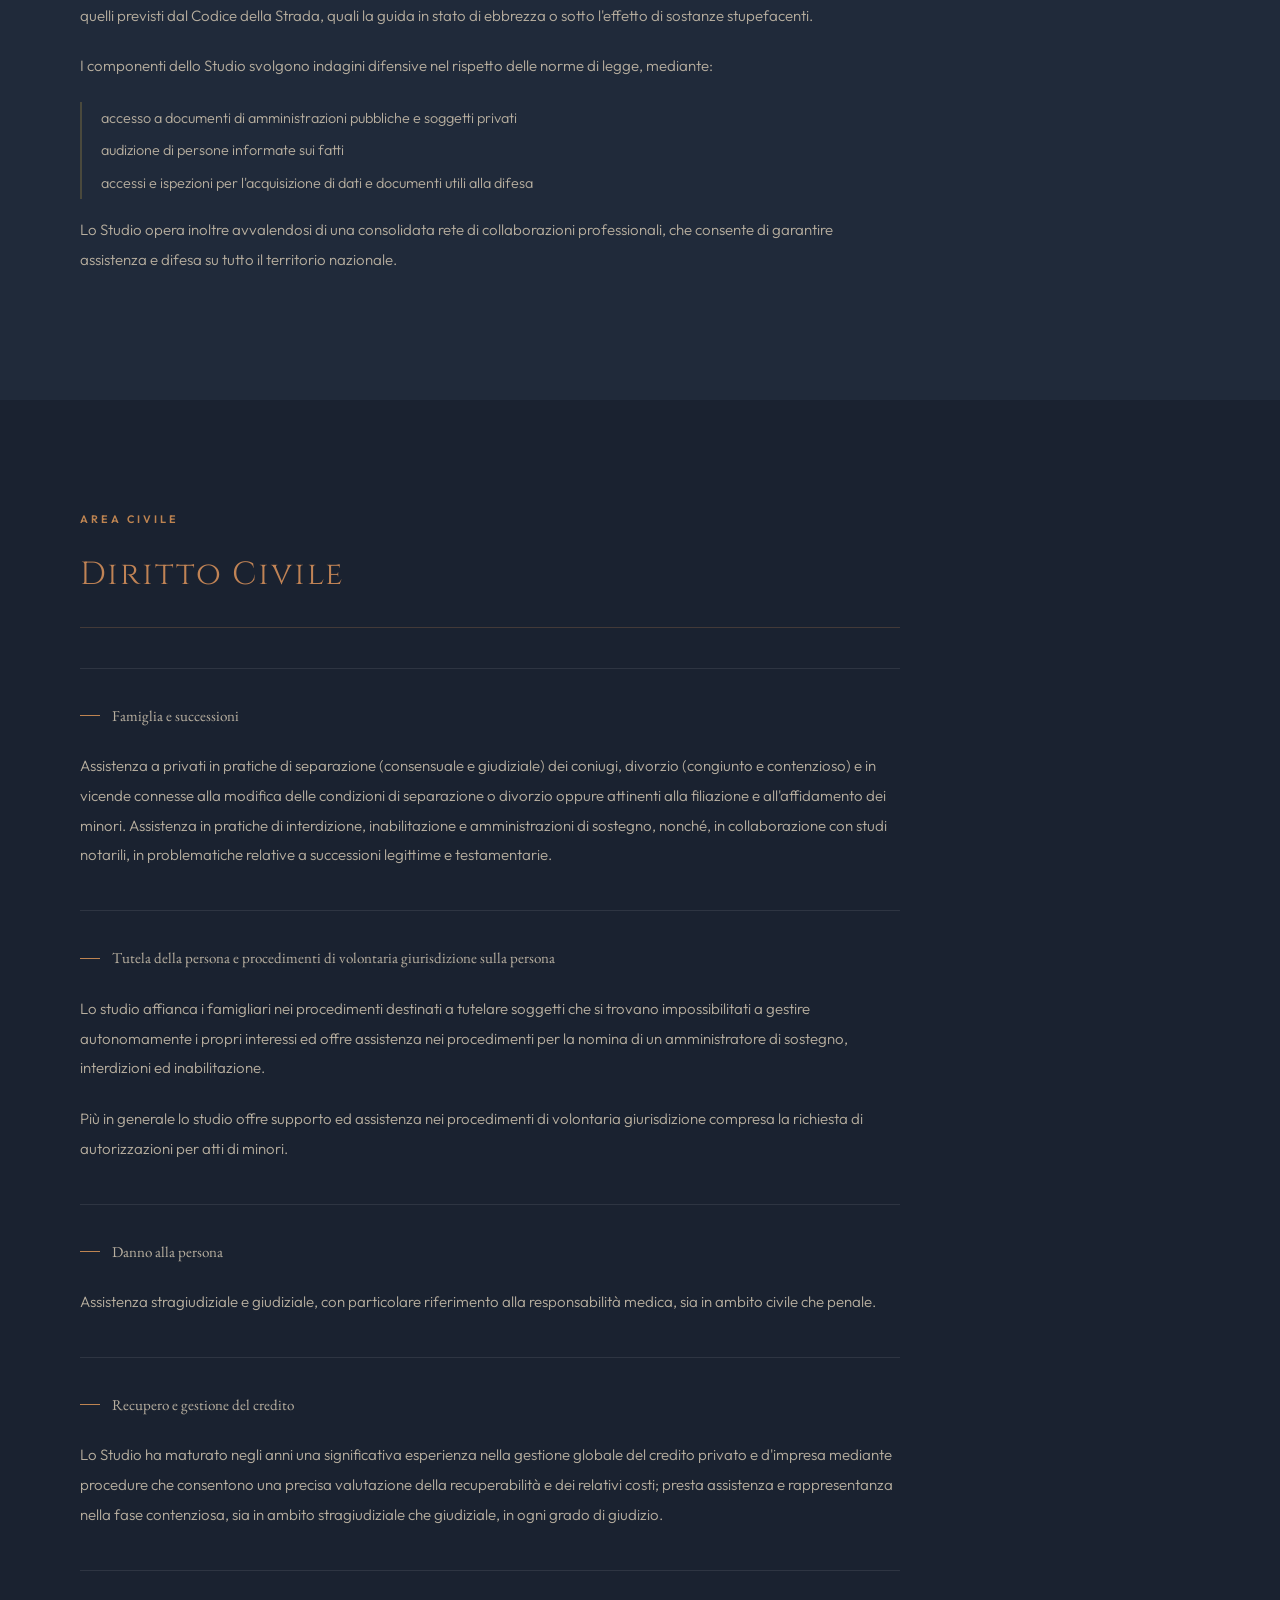
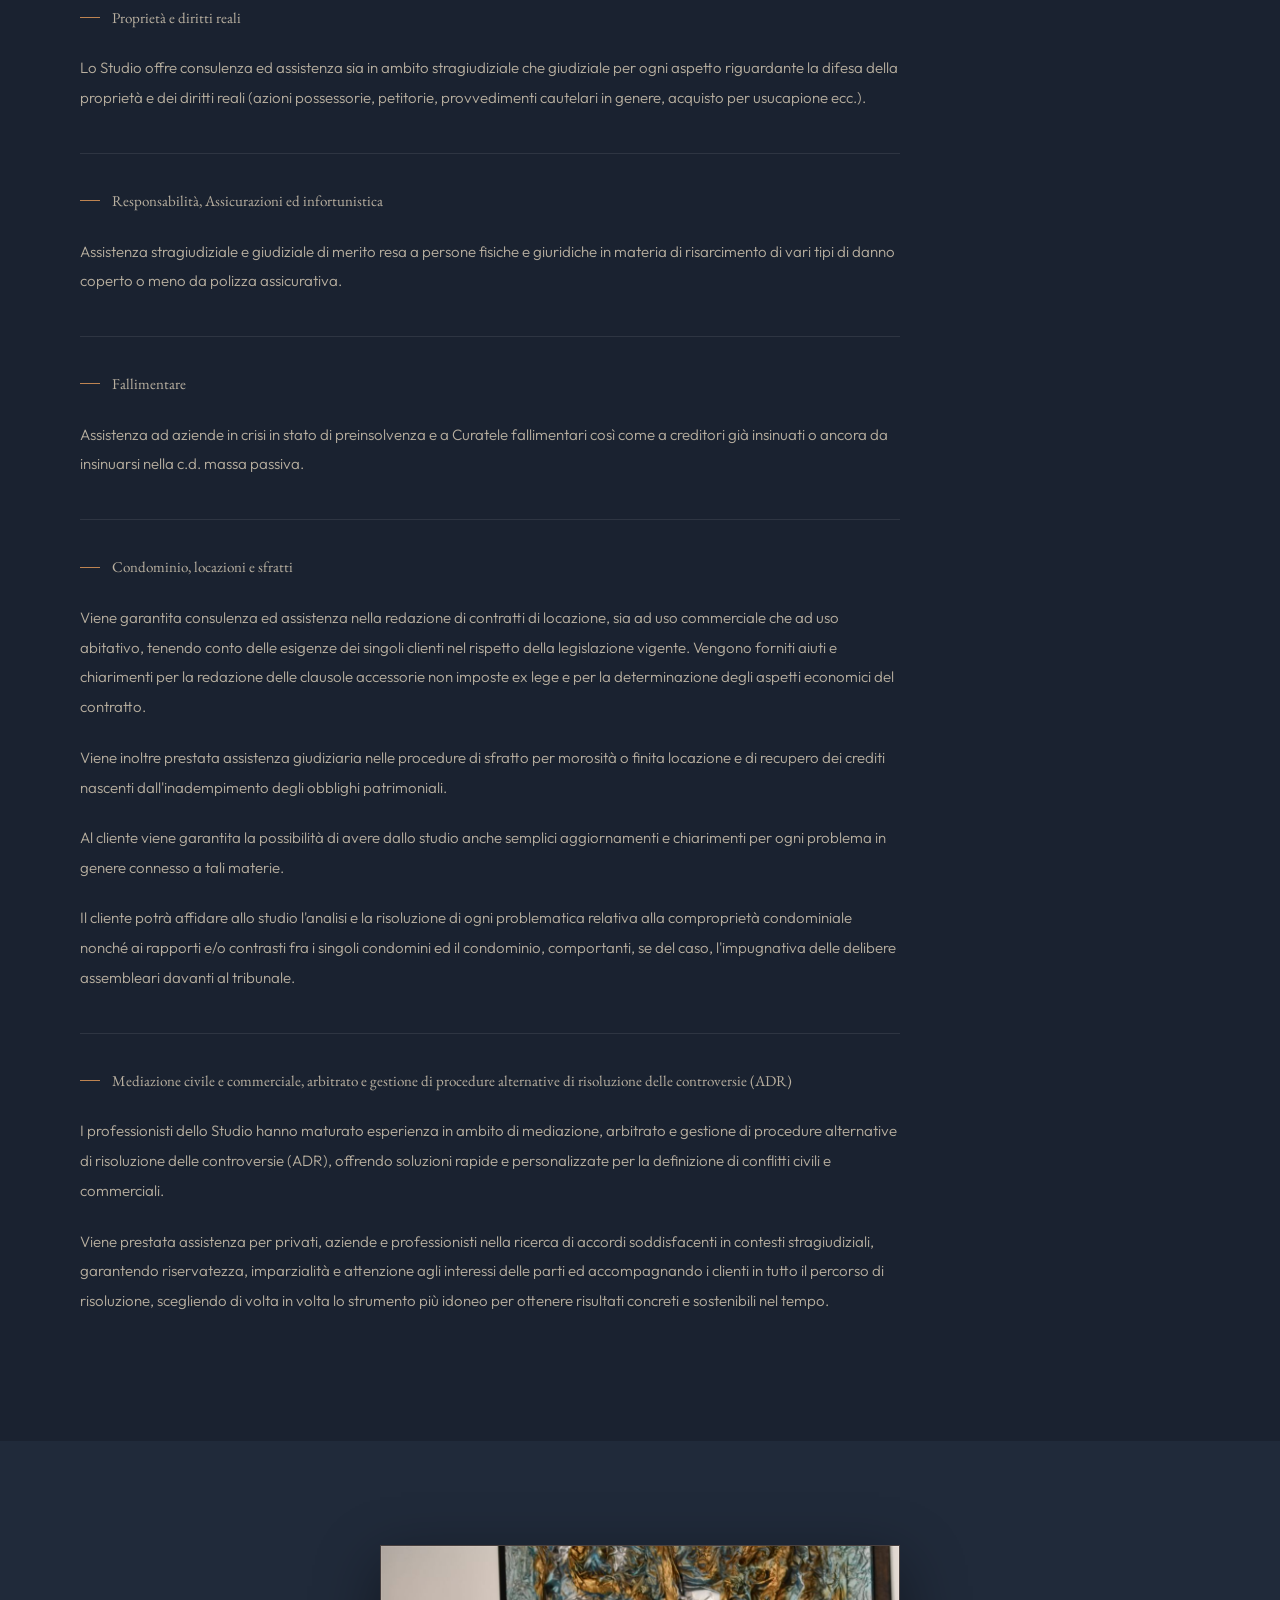
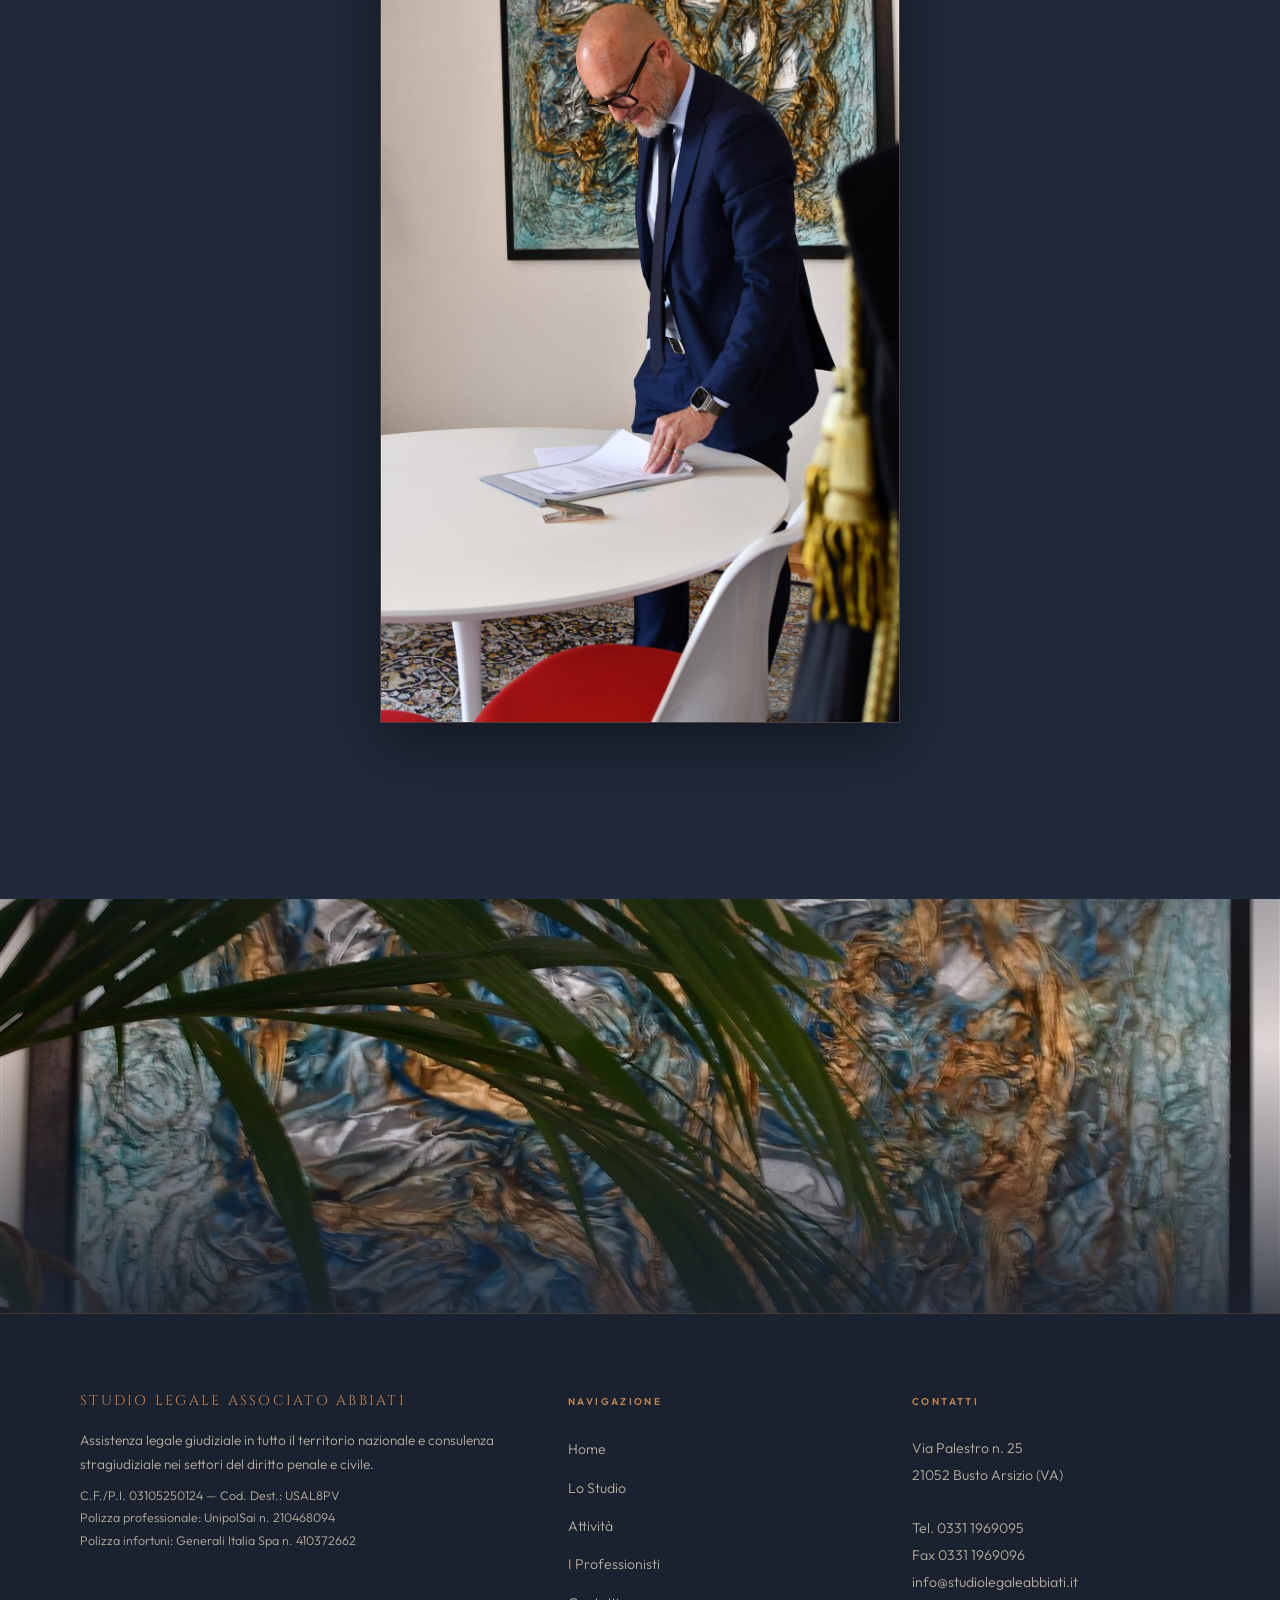
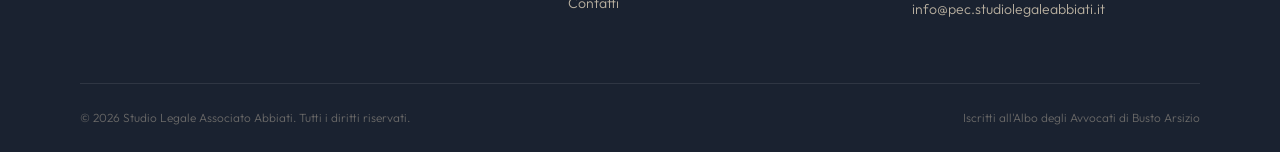
==== commit 35fcc2bd: "Anteprima restyling: bronzo, marchio testuale, foto ricalibrate Ramo di sola anteprima per la revisi" ====
--- a/bozza 3/attivita.html
+++ b/bozza 3/attivita.html
@@ -13,7 +13,7 @@
   <nav class="navbar" role="navigation" aria-label="Navigazione principale">
     <div class="navbar-inner">
       <a href="index.html" class="navbar-logo" aria-label="Studio Legale Abbiati – Homepage">
-        <img src="restyling/Logo_transparent.png" alt="Abbiati Studio Legale Associato" class="navbar-logo-img" />
+        <span class="wordmark wordmark-nav"><span class="wm-full">Studio Legale Associato Abbiati</span><span class="wm-short">Studio Legale Abbiati</span></span>
       </a>
       <ul class="navbar-links">
         <li><a href="index.html">Home</a></li>
@@ -249,12 +249,6 @@
   <!-- ══ FASCIA FOTOGRAFICA ══ -->
   <section class="team-band team-band-compact" aria-label="La sala riunioni dello Studio">
     <img src="foto/studio-quadro.jpg" alt="La sala riunioni dello Studio Legale Abbiati" loading="lazy" />
-    <div class="team-band-caption">
-      <div class="container">
-        <span class="section-label">Studio Legale Associato Abbiati</span>
-        <p class="team-band-title">Ogni caso merita attenzione e rigore</p>
-      </div>
-    </div>
   </section>
 
   <!-- ══ FOOTER ══ -->
@@ -262,7 +256,7 @@
     <div class="container">
       <div class="footer-grid">
         <div class="footer-brand">
-          <img src="restyling/Logo_transparent.png" alt="Abbiati Studio Legale Associato" class="footer-logo-img" />
+          <span class="wordmark wordmark-foot"><span class="wm-full">Studio Legale Associato Abbiati</span><span class="wm-short">Studio Legale Abbiati</span></span>
           <p>Assistenza legale giudiziale in tutto il territorio nazionale e consulenza
           stragiudiziale nei settori del diritto penale e civile.</p>
           <p style="margin-top:0.5rem;font-size:0.78rem;">C.F./P.I. 03105250124 &mdash; Cod. Dest.: USAL8PV<br>Polizza professionale: UnipolSai n. 210468094<br>Polizza infortuni: Generali Italia Spa n. 410372662</p>
@@ -290,7 +284,7 @@
         </div>
       </div>
       <div class="footer-bottom">
-        <p>&copy; 2025 Studio Legale Associato Abbiati. Tutti i diritti riservati.</p>
+        <p>&copy; 2026 Studio Legale Associato Abbiati. Tutti i diritti riservati.</p>
         <p>Iscritti all'Albo degli Avvocati di Busto Arsizio</p>
       </div>
     </div>
--- a/bozza 3/style.css
+++ b/bozza 3/style.css
@@ -1,6 +1,6 @@
 /* =============================================
    STUDIO LEGALE ASSOCIATO ABBIATI — BOZZA 3
-   Stile: Dark Luxury — Nero & Oro
+   Stile: blu notte e bronzo
    ============================================= */
 
 @import url('https://fonts.googleapis.com/css2?family=Cinzel:wght@400;500;600&family=EB+Garamond:ital,wght@0,400;0,500;0,700;1,400&family=Outfit:wght@300;400;500;600&display=swap');
@@ -16,25 +16,26 @@
 }
 
 :root {
-  --ink:          #070B0F;
-  --deep:         #0E1419;
-  --surface:      #141B23;
-  --surface-2:    #1A2230;
-  --gold:         #C9A842;
-  --gold-light:   #E5C876;
-  --gold-dim:     rgba(201,168,66,0.15);
-  --gold-border:  rgba(201,168,66,0.25);
+  --ink:          #1A2230;
+  --deep:         #202A3A;
+  --surface:      #263143;
+  --surface-2:    #2F3B4F;
+  --gold:         #BE8451;
+  --gold-light:   #C9915C;
+  --gold-dim:     rgba(190,132,81,0.15);
+  --gold-border:  rgba(190,132,81,0.25);
   --white:        #FFFFFF;
-  --cream:        #EAE5D8;
-  --text:         #D4CFC4;
-  --text-dim:     #7A8595;
-  --border:       rgba(255,255,255,0.06);
+  --cream:        #C08355;
+  --bronzo:       #A96E3E;
+  --text:         #DDD3C0;
+  --text-dim:     #B9B0A0;
+  --border:       rgba(255,255,255,0.09);
   --font-serif:   'EB Garamond', 'Georgia', serif;
   --font-display: 'Engravers MT', 'Engravers', 'Cinzel', 'Copperplate Gothic Bold', 'Copperplate', 'Georgia', serif;
   --font-sans:    'Outfit', 'Helvetica Neue', Arial, sans-serif;
   --transition:   0.35s ease;
   --shadow:       0 4px 30px rgba(0,0,0,0.4);
-  --shadow-gold:  0 8px 40px rgba(201,168,66,0.12);
+  --shadow-gold:  0 8px 40px rgba(190,132,81,0.12);
   --max-w:        1200px;
 }
 
@@ -115,7 +116,7 @@
   display: flex;
   align-items: center;
   padding: 0 2.5rem;
-  background: rgba(7,11,15,0.9);
+  background: rgba(26,34,48,0.9);
   backdrop-filter: blur(16px);
   -webkit-backdrop-filter: blur(16px);
   border-bottom: 1px solid var(--border);
@@ -123,7 +124,7 @@
 }
 
 .navbar.scrolled {
-  background: rgba(7,11,15,0.97);
+  background: rgba(26,34,48,0.97);
   box-shadow: 0 1px 40px rgba(0,0,0,0.6);
 }
 
@@ -171,7 +172,7 @@
   font-weight: 500;
   letter-spacing: 0.1em;
   text-transform: uppercase;
-  color: rgba(212,207,196,0.65);
+  color: rgba(221,211,192,0.65);
   transition: color var(--transition);
   position: relative;
   padding-bottom: 3px;
@@ -272,7 +273,7 @@
   top: -200px; right: -200px;
   width: 700px; height: 700px;
   border-radius: 50%;
-  background: radial-gradient(circle at center, rgba(201,168,66,0.06) 0%, transparent 70%);
+  background: radial-gradient(circle at center, rgba(190,132,81,0.06) 0%, transparent 70%);
   pointer-events: none;
 }
 
@@ -282,7 +283,7 @@
   bottom: -150px; left: -150px;
   width: 500px; height: 500px;
   border-radius: 50%;
-  background: radial-gradient(circle at center, rgba(201,168,66,0.04) 0%, transparent 70%);
+  background: radial-gradient(circle at center, rgba(190,132,81,0.04) 0%, transparent 70%);
   pointer-events: none;
 }
 
@@ -293,6 +294,23 @@
   overflow: hidden;
   pointer-events: none;
   opacity: 0.4;
+}
+
+/* Velatura sul video: al posto del vecchio riquadro nero dietro al logo.
+   Scurisce la fascia centrale quel tanto che basta a far leggere la scritta,
+   lasciando visibile la villa sopra e sotto. */
+.hero-photo .hero-scrim {
+  position: absolute;
+  inset: 0;
+  z-index: 5;
+  pointer-events: none;
+  background:
+    linear-gradient(to bottom,
+      rgba(26,34,48,0.55) 0%,
+      rgba(26,34,48,0.30) 22%,
+      rgba(26,34,48,0.68) 45%,
+      rgba(26,34,48,0.30) 68%,
+      rgba(26,34,48,0.60) 100%);
 }
 
 .hero-lines::before {
@@ -304,8 +322,8 @@
       -55deg,
       transparent,
       transparent 80px,
-      rgba(201,168,66,0.03) 80px,
-      rgba(201,168,66,0.03) 81px
+      rgba(190,132,81,0.03) 80px,
+      rgba(190,132,81,0.03) 81px
     );
 }
 
@@ -335,7 +353,7 @@
   top: 0; right: -200px;
   width: 600px; height: 600px;
   border-radius: 50%;
-  background: radial-gradient(circle, rgba(201,168,66,0.05) 0%, transparent 65%);
+  background: radial-gradient(circle, rgba(190,132,81,0.05) 0%, transparent 65%);
   pointer-events: none;
 }
 
@@ -344,7 +362,7 @@
 .page-hero h1 {
   font-family: var(--font-serif);
   font-size: clamp(2.4rem, 5vw, 4rem);
-  color: var(--cream);
+  color: var(--bronzo);
   margin-bottom: 1.2rem;
   font-weight: 500;
 }
@@ -483,7 +501,7 @@
   display: flex; align-items: center;
   justify-content: space-between; flex-wrap: wrap; gap: 0.5rem;
 }
-.footer-bottom p { font-size: 0.74rem; color: rgba(122,133,149,0.5); font-weight: 300; }
+.footer-bottom p { font-size: 0.74rem; color: rgba(185,176,160,0.5); font-weight: 300; }
 
 /* ── RESPONSIVE ── */
 @media (max-width: 1100px) {
@@ -531,18 +549,18 @@
   height: 100%;
   object-fit: cover;
   z-index: 1;
+  /* ingrandito del 14%: taglia via la filigrana del generatore nell'angolo in basso a destra */
+  transform: scale(1.14);
+  transform-origin: 46% 44%;
 }
 
 /* ── LOGO SVG HERO ── */
 .hero-logo-block {
-  margin-bottom: 2rem;
-  background: rgba(0, 0, 0, 0.50);
-  padding: 2rem 3rem;
-  border-radius: 8px;
+  margin: 0 auto 2rem;
+  padding: 0 1rem;
   display: block;
   width: fit-content;
-  margin-left: auto;
-  margin-right: auto;
+  max-width: 100%;
 }
 
 /* ── HERO CENTRATO ── */
@@ -827,12 +845,12 @@
   font-family: var(--font-display);
   font-size: 2.2rem;
   color: var(--gold);
-  box-shadow: 0 0 40px rgba(201,168,66,0.1);
+  box-shadow: 0 0 40px rgba(190,132,81,0.1);
   transition: box-shadow var(--transition);
 }
 
 .socio-card-large:hover .socio-photo-xl {
-  box-shadow: 0 0 50px rgba(201,168,66,0.2);
+  box-shadow: 0 0 50px rgba(190,132,81,0.2);
 }
 
 .socio-card-large h3 {
@@ -854,7 +872,7 @@
 .section-title-display {
   font-family: var(--font-display);
   font-size: clamp(1.8rem, 3vw, 2.8rem);
-  color: var(--cream);
+  color: var(--bronzo);
   line-height: 1.2;
   font-weight: normal;
   letter-spacing: 0.04em;
@@ -900,6 +918,55 @@
   width: auto;
   display: block;
   margin-bottom: 1rem;
+}
+
+
+/* ── MARCHIO TESTUALE (sostituisce il logo immagine) ── */
+.wordmark {
+  font-family: var(--font-display);
+  font-weight: normal;
+  text-transform: uppercase;
+  white-space: nowrap;
+  line-height: 1;
+  display: block;
+  color: var(--cream);
+}
+.wordmark-nav {
+  font-size: clamp(0.58rem, 1.05vw, 0.8rem);
+  letter-spacing: 0.17em;
+}
+.wordmark-hero {
+  /* 31 caratteri su una riga sola: la misura e' calibrata perche' la scritta
+     occupi circa il 73% della larghezza dello schermo a qualunque dimensione. */
+  font-size: min(2.5rem, 2.55vw);
+  letter-spacing: 0.13em;
+  color: var(--bronzo);
+  text-align: center;
+  text-shadow: 0 2px 26px rgba(0,0,0,0.9), 0 0 80px rgba(0,0,0,0.65);
+}
+.wordmark-foot {
+  font-size: clamp(0.66rem, 1.4vw, 0.88rem);
+  letter-spacing: 0.16em;
+  margin-bottom: 1rem;
+}
+/* Nome intero da tablet in su, nome corto sul telefono:
+   31 caratteri su una riga sola su schermo stretto verrebbero 13px. */
+.wm-short { display: none; }
+
+@media (max-width: 900px) {
+  .wordmark-nav  { font-size: 0.62rem; letter-spacing: 0.12em; }
+  .wordmark-hero { font-size: 2.8vw; letter-spacing: 0.07em; }
+}
+@media (max-width: 600px) {
+  .wm-full  { display: none; }
+  .wm-short { display: inline; }
+  /* 21 caratteri invece di 31: la scritta puo' respirare */
+  .wordmark-hero { font-size: 4.6vw; letter-spacing: 0.05em; }
+  .wordmark-nav  { font-size: 0.68rem; letter-spacing: 0.13em; }
+}
+
+@media (max-width: 420px) {
+  .wordmark-nav { letter-spacing: 0.07em; }
 }
 
 /* ── HOME INTRO SECTION ── */
@@ -1078,7 +1145,7 @@
   content: '';
   position: absolute;
   inset: 0;
-  background: linear-gradient(to bottom, rgba(7,11,15,0.72), rgba(7,11,15,0.45), rgba(7,11,15,0.72));
+  background: linear-gradient(to bottom, rgba(26,34,48,0.72), rgba(26,34,48,0.45), rgba(26,34,48,0.72));
 }
 
 .photo-band-content {
@@ -1119,6 +1186,14 @@
   gap: 0.8rem;
   margin-top: 1.6rem;
 }
+
+.socio-gallery.single {
+  grid-template-columns: 1fr;
+  max-width: 460px;
+}
+
+.socio-gallery.single img { cursor: default; }
+.socio-gallery.single img:hover { transform: none; opacity: 1; }
 
 .socio-gallery img {
   display: block;
@@ -1136,11 +1211,22 @@
   opacity: 0.92;
 }
 
+.qualifica {
+  font-family: var(--font-sans);
+  font-size: 0.7rem;
+  font-weight: 600;
+  letter-spacing: 0.22em;
+  text-transform: uppercase;
+  color: var(--gold);
+  margin-top: -0.4rem;
+  margin-bottom: 0.9rem;
+}
+
 /* ── LIGHTBOX ── */
 .lightbox-overlay {
   position: fixed;
   inset: 0;
-  background: rgba(7,11,15,0.94);
+  background: rgba(26,34,48,0.94);
   display: flex;
   align-items: center;
   justify-content: center;
@@ -1193,10 +1279,16 @@
 .team-band img {
   display: block;
   width: 100%;
-  height: clamp(420px, 62vh, 680px);
+  height: clamp(460px, 70vh, 780px);
   object-fit: cover;
-  object-position: center 32%;
-}
+  object-position: center 40%;
+}
+
+/* Inquadrature per singola foto: ogni scatto ha i soggetti a un'altezza diversa,
+   quindi il punto di ritaglio va scelto foto per foto. */
+.team-band.frame-team-home img    { object-position: center 74%; }
+.team-band.frame-team-tavolo img  { object-position: center 16%; }
+.team-band.frame-vetrata img      { object-position: center 61%; }
 
 .team-band-compact img {
   height: clamp(340px, 46vh, 520px);
@@ -1206,7 +1298,7 @@
   content: '';
   position: absolute;
   inset: 0;
-  background: linear-gradient(to bottom, rgba(7,11,15,0.28) 0%, rgba(7,11,15,0) 35%, rgba(7,11,15,0.82) 100%);
+  background: linear-gradient(to bottom, rgba(26,34,48,0.28) 0%, rgba(26,34,48,0) 35%, rgba(26,34,48,0.82) 100%);
   pointer-events: none;
 }
 
